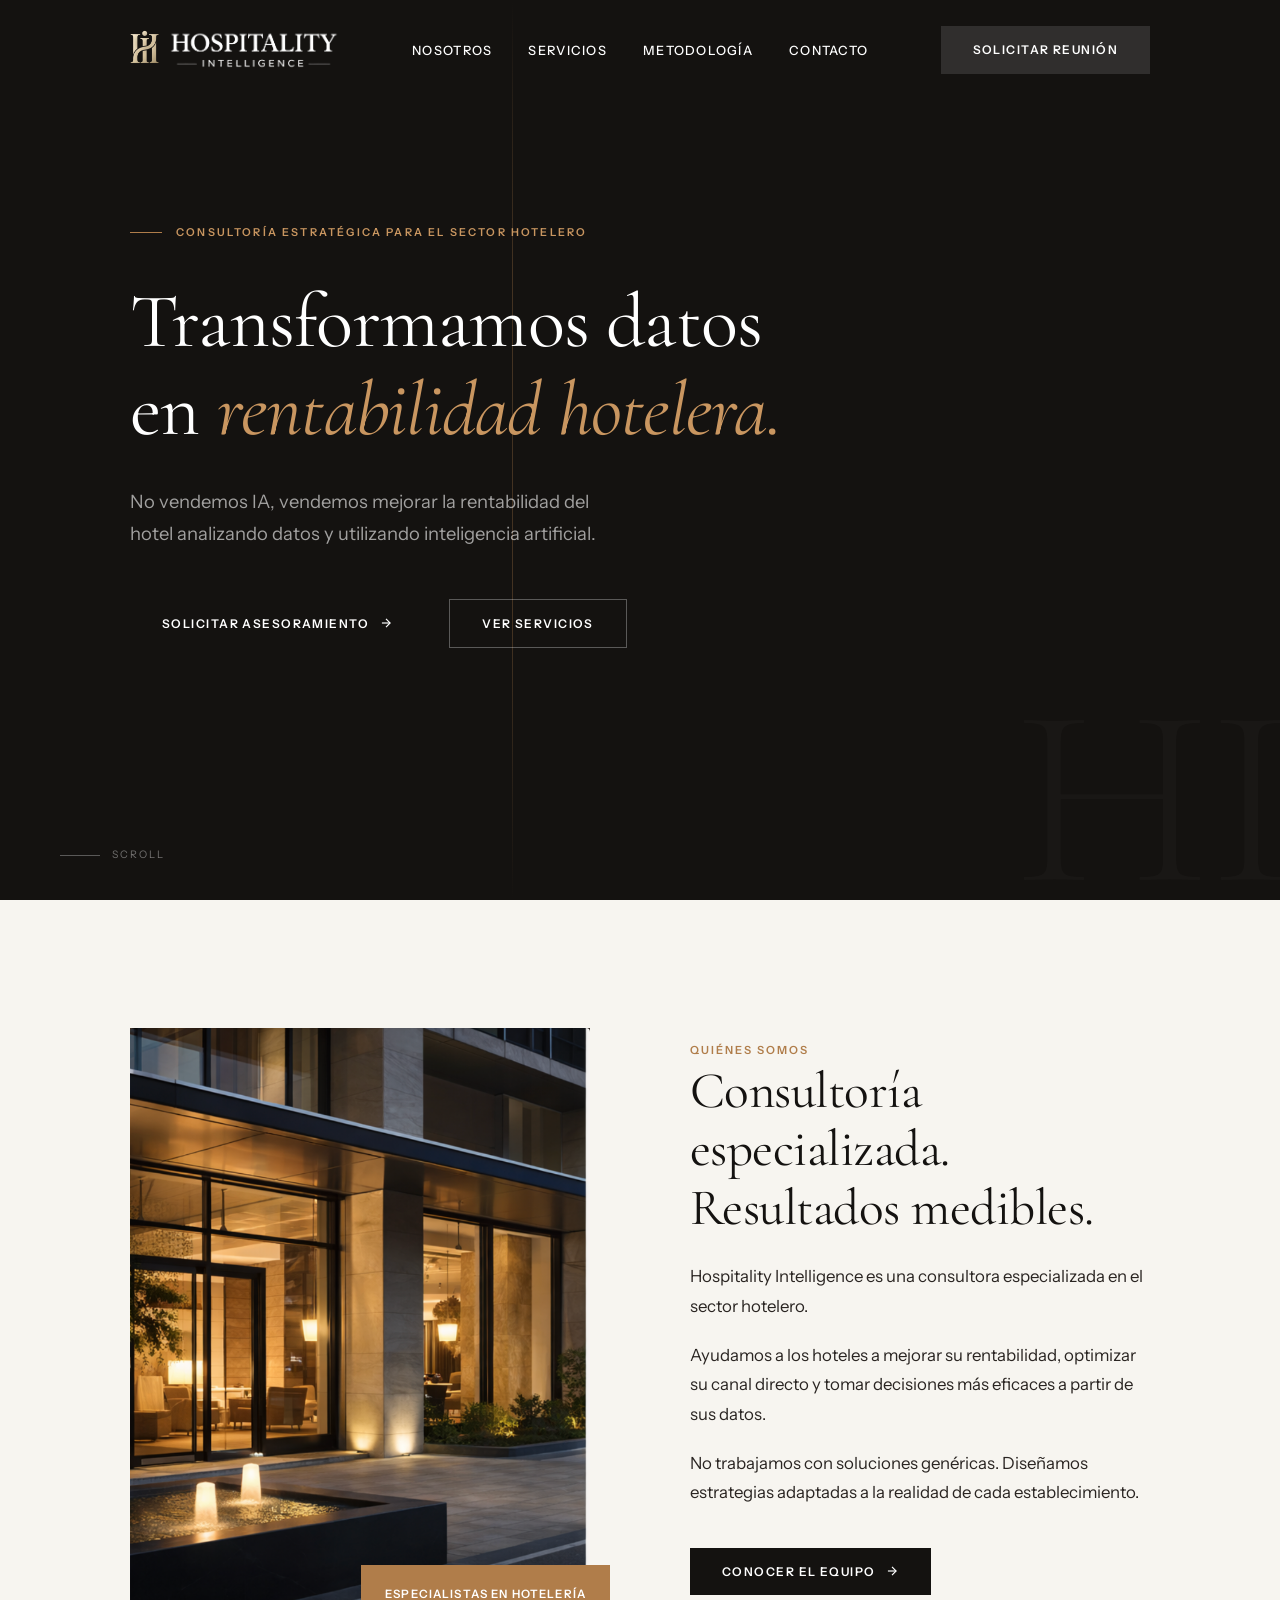
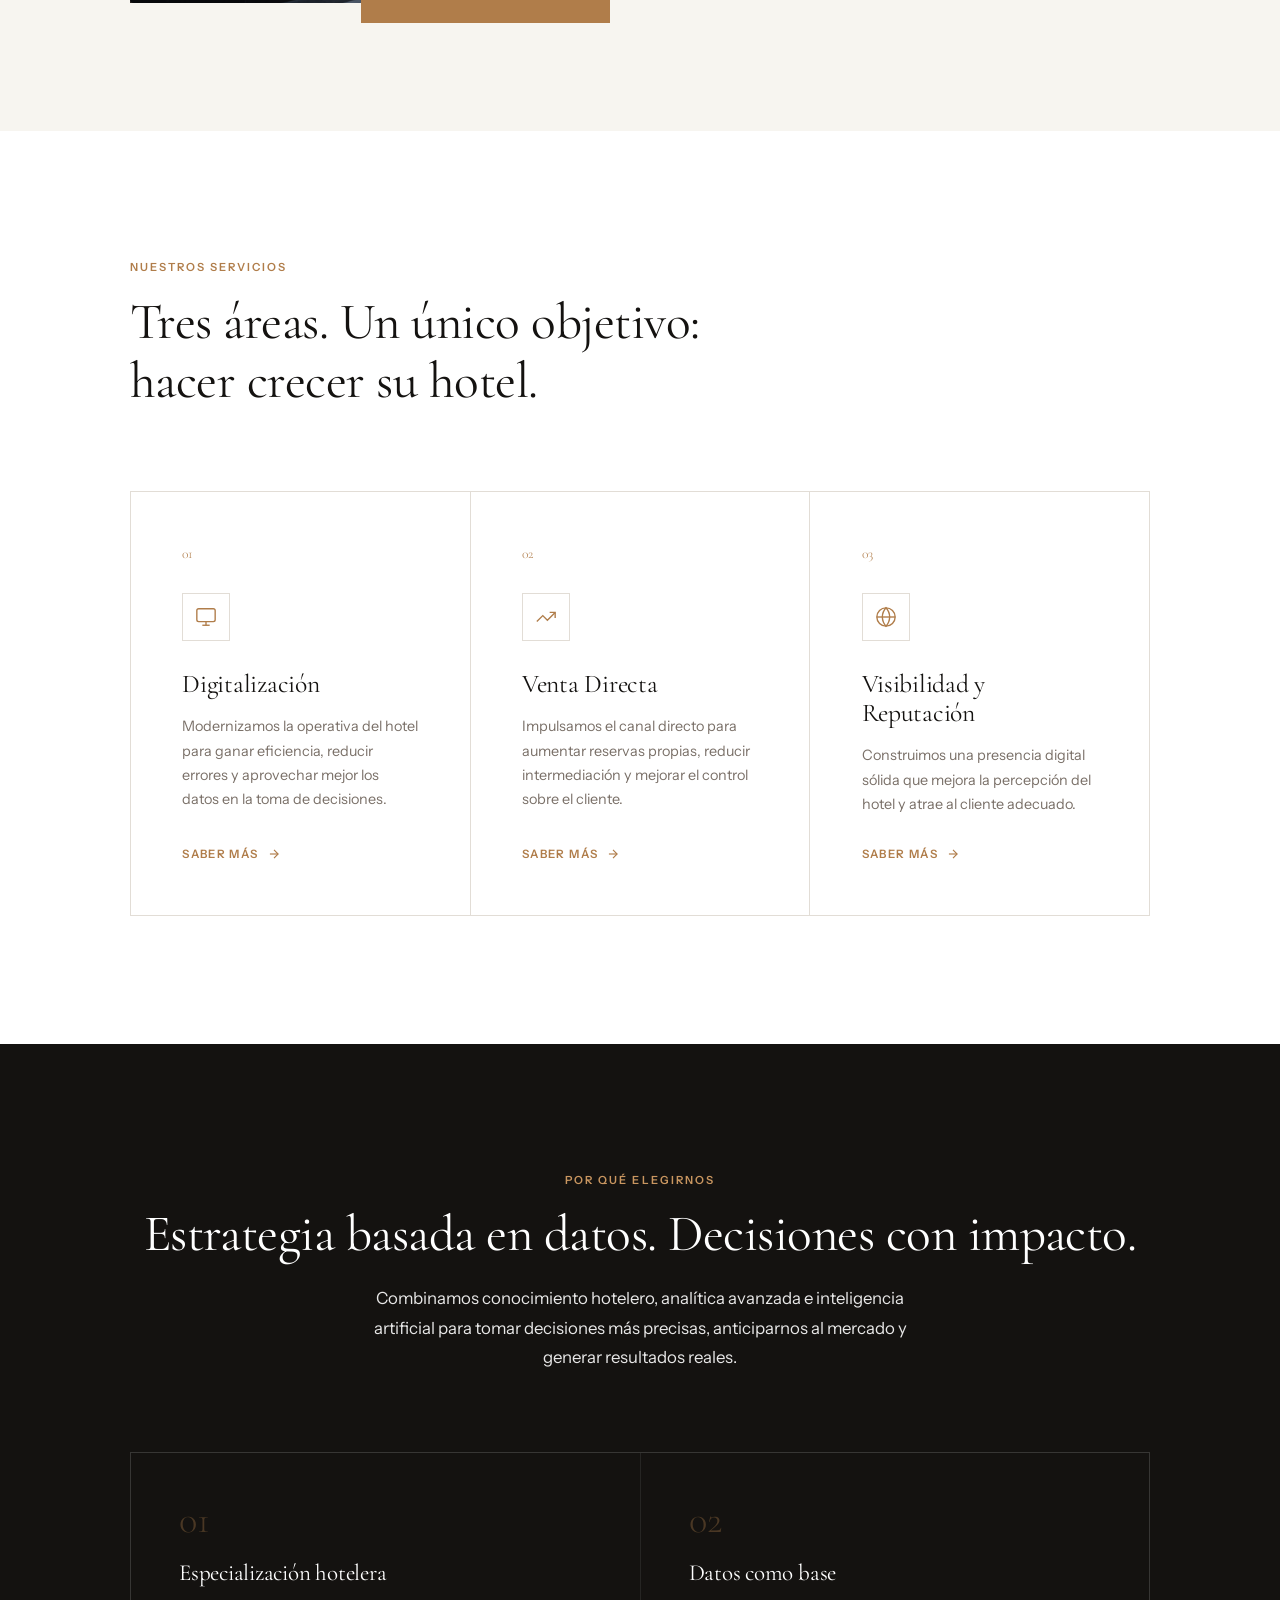
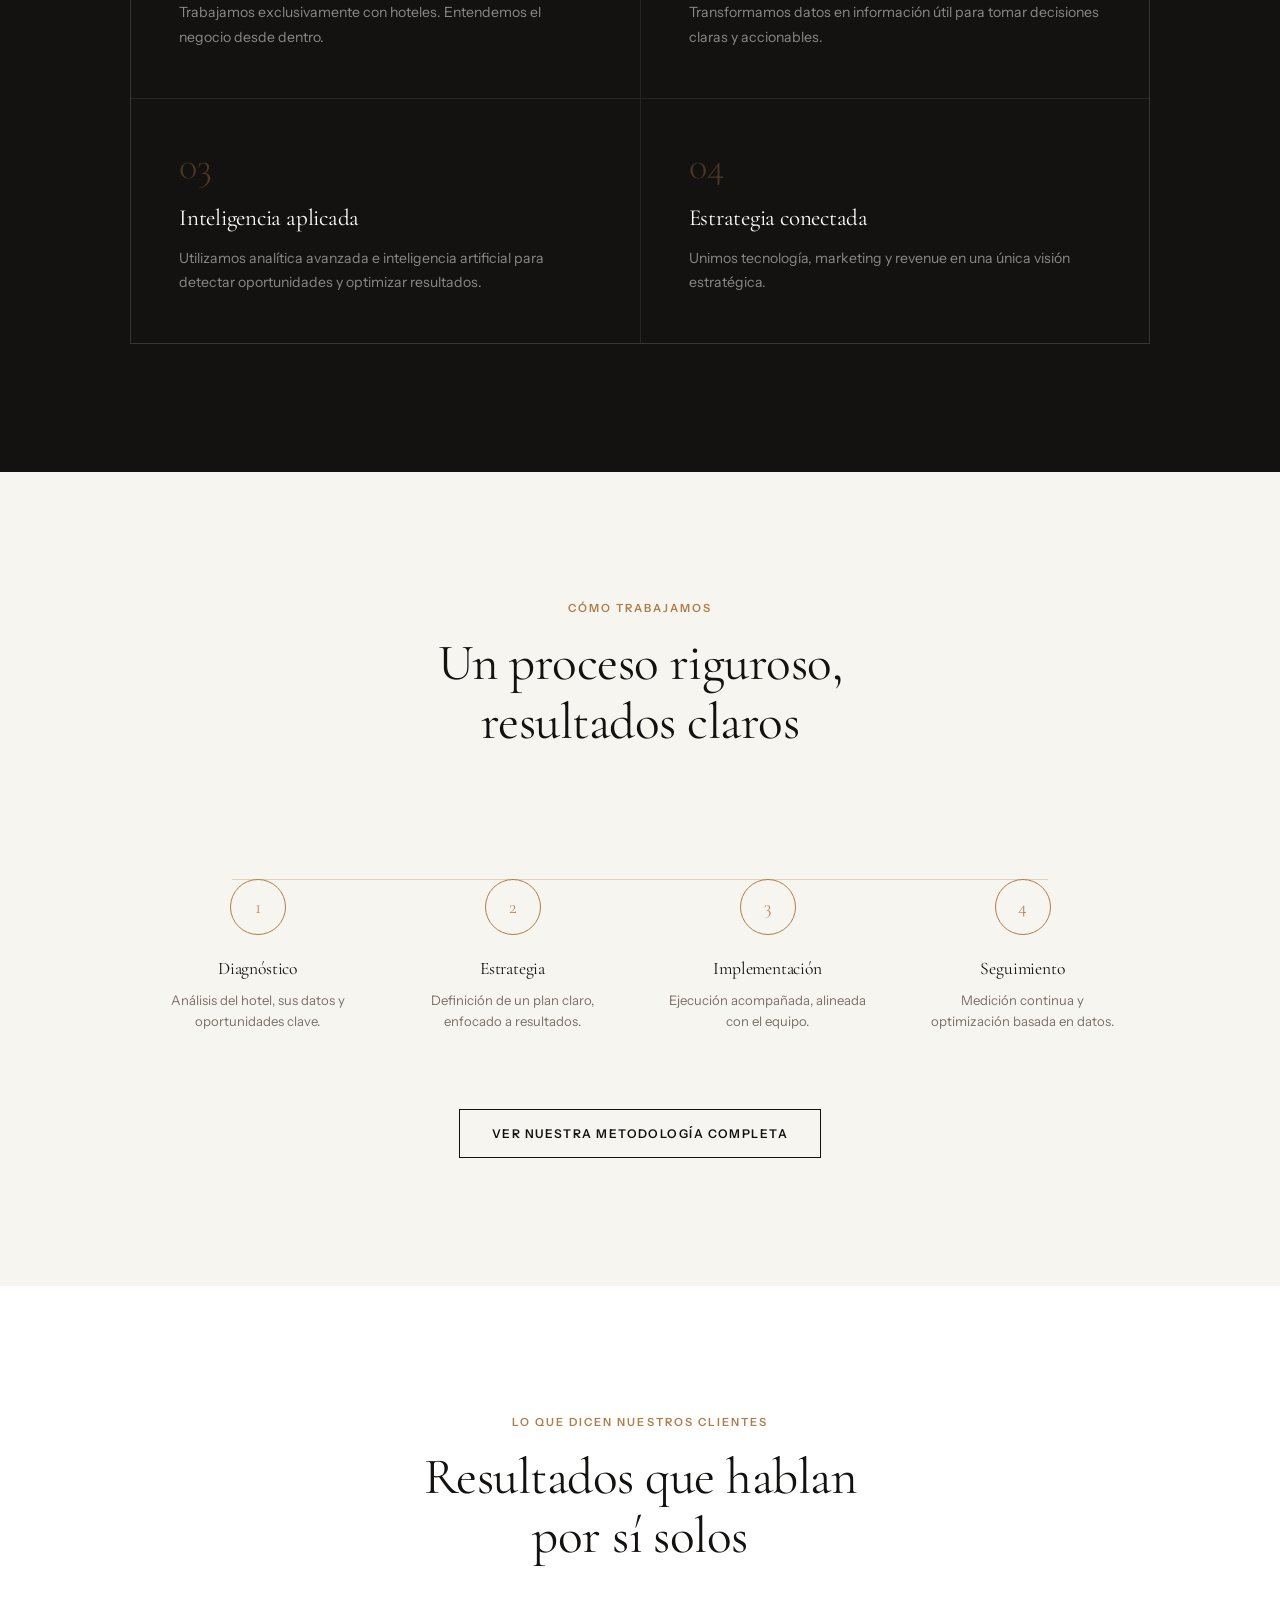
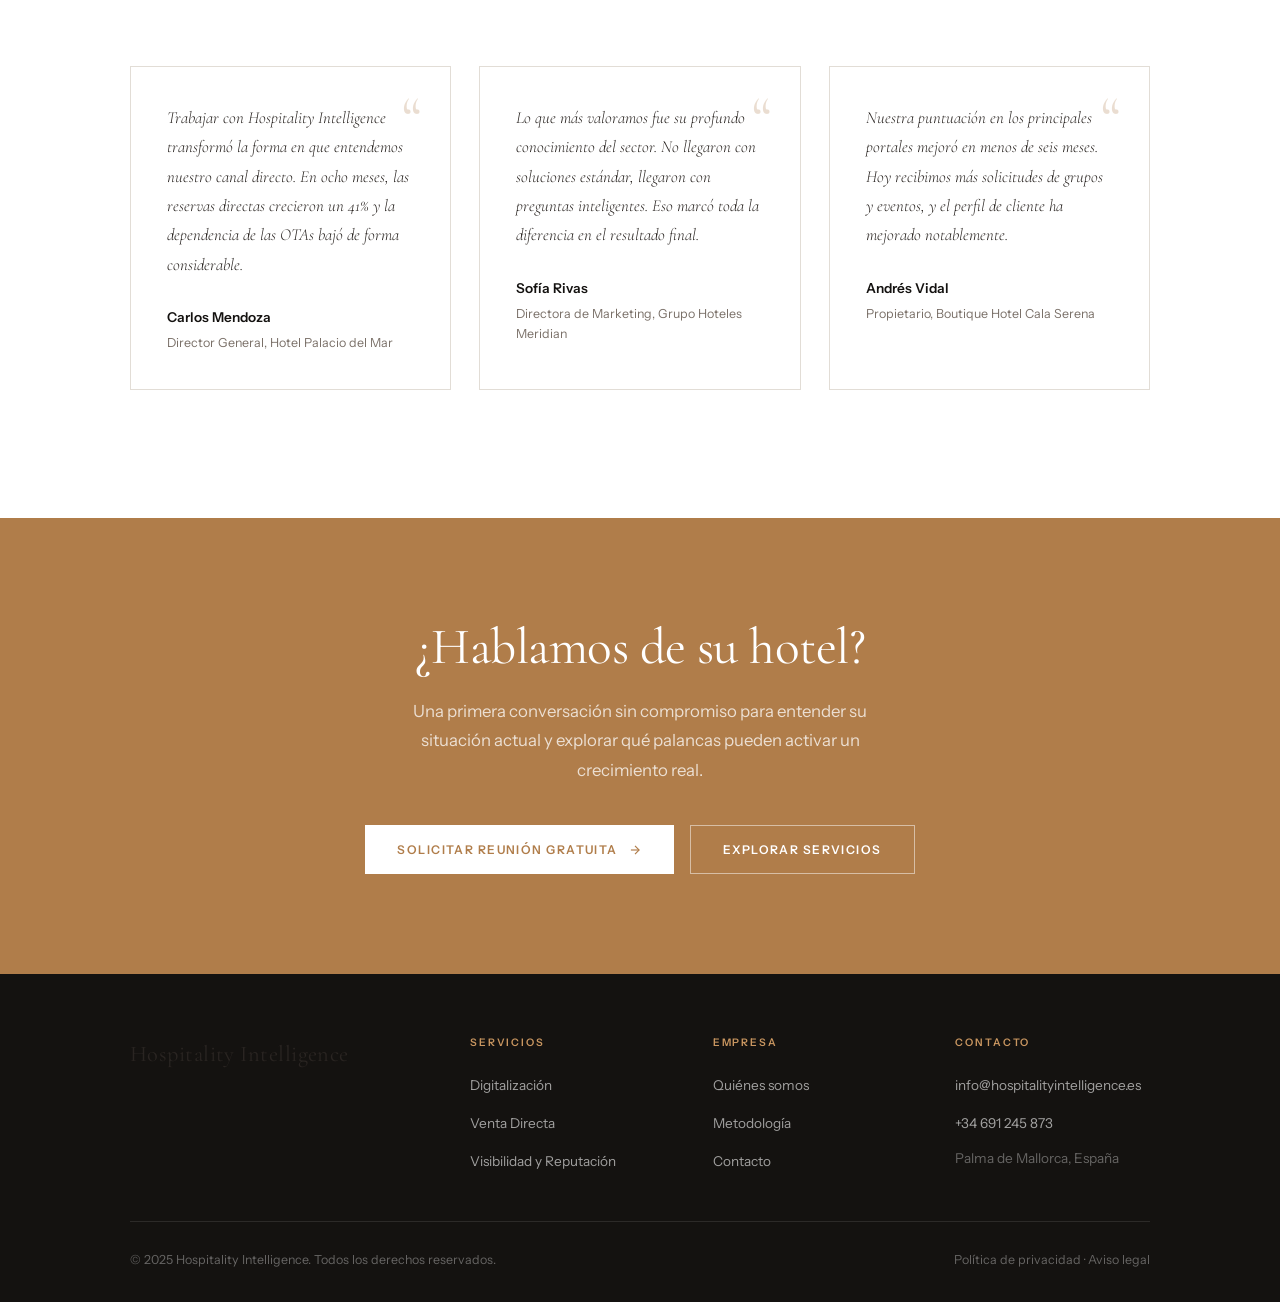
==== index.html @ 4966a3c6 "Practica subida" ====
<!DOCTYPE html>
<html lang="es">
<head>
  <meta charset="UTF-8" />
  <meta name="viewport" content="width=device-width, initial-scale=1.0" />
  <title>Hospitality Intelligence — Consultoría Estratégica para Hoteles</title>
  <meta name="description" content="Consultoría especializada en digitalización, venta directa y reputación online para hoteles y cadenas hoteleras. Transformamos datos en rentabilidad hotelera." />
  <meta name="keywords" content="consultoría hotelera, venta directa hotel, digitalización hotelera, reputación online hotel, estrategia hotelera, revenue management" />
  <link rel="stylesheet" href="styles.css" />
  <style>
    /* ── HOME-SPECIFIC STYLES ── */

    /* Hero */
    .hero {
      min-height: 100vh;
      display: flex;
      align-items: center;
      background: var(--color-dark);
      position: relative;
      overflow: hidden;
      padding-top: var(--nav-height);
    }

    .hero__bg-text {
      position: absolute;
      bottom: -2vw;
      right: -1vw;
      font-family: var(--font-serif);
      font-size: clamp(140px, 20vw, 300px);
      font-weight: 300;
      color: rgba(255,255,255,0.025);
      line-height: 1;
      pointer-events: none;
      user-select: none;
      white-space: nowrap;
    }

    .hero__line {
      position: absolute;
      top: 0;
      bottom: 0;
      left: clamp(280px, 40vw, 560px);
      width: 1px;
      background: linear-gradient(to bottom, transparent, rgba(176,125,74,0.3) 30%, rgba(176,125,74,0.3) 70%, transparent);
      pointer-events: none;
    }

    .hero__content {
      position: relative;
      z-index: 2;
      padding: 0 clamp(20px, 5vw, 60px);
      max-width: var(--container);
      margin: 0 auto;
      width: 100%;
    }

    .hero__eyebrow {
      display: flex;
      align-items: center;
      gap: 14px;
      margin-bottom: 36px;
      opacity: 0;
      animation: fadeUp 0.7s 0.3s var(--ease-out) forwards;
    }

    .hero__eyebrow-line {
      width: 32px;
      height: 1px;
      background: var(--color-bronze);
    }

    .hero__eyebrow-text {
      font-size: 0.68rem;
      font-weight: 600;
      letter-spacing: 0.2em;
      text-transform: uppercase;
      color: var(--color-bronze-light);
    }

    .hero__title {
      color: var(--color-white);
      max-width: 780px;
      margin-bottom: 32px;
      opacity: 0;
      animation: fadeUp 0.8s 0.5s var(--ease-out) forwards;
    }

    .hero__title em {
      font-style: italic;
      color: var(--color-bronze-light);
    }

    .hero__subtitle {
      color: rgba(255,255,255,0.6);
      max-width: 500px;
      font-size: clamp(1rem, 1.5vw, 1.15rem);
      line-height: 1.75;
      margin-bottom: 48px;
      opacity: 0;
      animation: fadeUp 0.8s 0.7s var(--ease-out) forwards;
    }

    .hero__actions {
      display: flex;
      align-items: center;
      gap: 24px;
      flex-wrap: wrap;
      opacity: 0;
      animation: fadeUp 0.7s 0.9s var(--ease-out) forwards;
    }

    .hero__scroll {
      position: absolute;
      bottom: 36px;
      left: clamp(20px, 5vw, 60px);
      display: flex;
      align-items: center;
      gap: 12px;
      opacity: 0;
      animation: fadeIn 0.6s 1.3s forwards;
    }

    .hero__scroll-line {
      width: 40px;
      height: 1px;
      background: rgba(255,255,255,0.3);
    }

    .hero__scroll-text {
      font-size: 0.65rem;
      letter-spacing: 0.2em;
      text-transform: uppercase;
      color: rgba(255,255,255,0.4);
    }

    /* About teaser */
    .about-teaser {
      background: var(--color-bg);
    }

    .about-teaser__grid {
      display: grid;
      grid-template-columns: 1fr 1fr;
      gap: clamp(48px, 8vw, 100px);
      align-items: center;
    }

    .about-teaser__visual {
      position: relative;
    }

    .about-teaser__img-frame {
      background: var(--color-charcoal);
      aspect-ratio: 4/5;
      position: relative;
      overflow: hidden;
    }

    .about-teaser__img-frame::before {
      content: '';
      position: absolute;
      inset: 0;
      background:
        linear-gradient(135deg, rgba(176,125,74,0.2) 0%, transparent 50%),
        repeating-linear-gradient(
          0deg,
          transparent,
          transparent 39px,
          rgba(255,255,255,0.03) 40px
        );
    }

    .about-teaser__img-inner {
      position: absolute;
      inset: 0;
      display: flex;
      align-items: center;
      justify-content: center;
    }

    .about-teaser__img {
      width: 100%;
      height: 100%;
      object-fit: cover;
      border-radius: 4px;
      display: block;
    }

    .about-teaser__badge {
      position: absolute;
      bottom: -20px;
      right: -20px;
      background: var(--color-bronze);
      color: var(--color-white);
      padding: 20px 24px;
      font-size: 0.72rem;
      letter-spacing: 0.1em;
      text-transform: uppercase;
      font-weight: 600;
    }

    .about-teaser__text .label {
      margin-bottom: 20px;
    }

    .about-teaser__text h2 {
      margin-bottom: 24px;
    }

    .about-teaser__text p {
      margin-bottom: 20px;
    }

    .about-teaser__text p:last-of-type {
      margin-bottom: 36px;
    }

    /* Services preview */
    .services-preview {
      background: var(--color-white);
    }

    .services-preview__grid {
      display: grid;
      grid-template-columns: repeat(3, 1fr);
      gap: 1px;
      background: var(--color-border);
      border: 1px solid var(--color-border);
    }

    .service-card {
      background: var(--color-white);
      padding: clamp(32px, 4vw, 52px);
      display: flex;
      flex-direction: column;
      transition: background 0.3s;
      position: relative;
    }

    .service-card:hover {
      background: var(--color-dark);
    }

    .service-card:hover .service-card__num,
    .service-card:hover .service-card__title,
    .service-card:hover .service-card__desc {
      color: rgba(255,255,255,0.9);
    }

    .service-card:hover .service-card__link {
      color: var(--color-bronze-light);
    }

    .service-card:hover .service-card__icon {
      border-color: rgba(176,125,74,0.4);
    }

    .service-card__num {
      font-family: var(--font-serif);
      font-size: 0.85rem;
      color: var(--color-bronze);
      margin-bottom: 28px;
      transition: color 0.3s;
    }

    .service-card__icon {
      width: 48px;
      height: 48px;
      border: 1px solid var(--color-border);
      display: flex;
      align-items: center;
      justify-content: center;
      margin-bottom: 28px;
      transition: border-color 0.3s;
    }

    .service-card__icon svg {
      width: 22px;
      height: 22px;
      stroke: var(--color-bronze);
      fill: none;
      stroke-width: 1.5;
    }

    .service-card__title {
      font-family: var(--font-serif);
      font-size: clamp(1.4rem, 2vw, 1.8rem);
      font-weight: 400;
      color: var(--color-dark);
      margin-bottom: 16px;
      transition: color 0.3s;
    }

    .service-card__desc {
      font-size: 0.9rem;
      color: var(--color-muted);
      line-height: 1.7;
      flex: 1;
      margin-bottom: 28px;
      transition: color 0.3s;
    }

    .service-card__link {
      font-size: 0.72rem;
      font-weight: 600;
      letter-spacing: 0.12em;
      text-transform: uppercase;
      color: var(--color-bronze);
      display: flex;
      align-items: center;
      gap: 8px;
      transition: color 0.3s, gap 0.25s;
    }

    .service-card:hover .service-card__link {
      gap: 12px;
    }

    .service-card__link svg {
      width: 14px;
      height: 14px;
      stroke: currentColor;
      fill: none;
      stroke-width: 2;
    }

    /* Why us */
    .why-us {
      background: var(--color-dark);
      color: var(--color-white);
    }

    .why-us .section-header h2 {
      color: var(--color-white);
    }

    .why-us .section-header p {
      color: rgba(255,255,255,0.55);
    }

    .why-us__grid {
      display: grid;
      grid-template-columns: repeat(2, 1fr);
      gap: 1px;
      background: rgba(255,255,255,0.08);
      border: 1px solid rgba(255,255,255,0.08);
    }

    .why-card {
      background: var(--color-dark);
      padding: clamp(32px, 4vw, 48px);
      transition: background 0.3s;
    }

    .why-card:hover {
      background: var(--color-charcoal);
    }

    .why-card__num {
      font-family: var(--font-serif);
      font-size: 2.4rem;
      font-weight: 300;
      color: rgba(176,125,74,0.35);
      line-height: 1;
      margin-bottom: 20px;
    }

    .why-card__title {
      font-family: var(--font-serif);
      font-size: clamp(1.2rem, 1.8vw, 1.5rem);
      color: var(--color-white);
      margin-bottom: 14px;
    }

    .why-card__text {
      font-size: 0.88rem;
      color: rgba(255,255,255,0.5);
      line-height: 1.75;
    }

    /* Process teaser */
    .process-teaser {
      background: var(--color-bg);
    }

    .process-teaser__steps {
      display: grid;
      grid-template-columns: repeat(4, 1fr);
      gap: 0;
      position: relative;
    }

    .process-teaser__steps::before {
      content: '';
      position: absolute;
      top: 28px;
      left: 10%;
      right: 10%;
      height: 1px;
      background: var(--color-bronze);
      opacity: 0.3;
    }

    .process-step {
      padding: clamp(16px, 2.5vw, 28px);
      text-align: center;
    }

    .process-step__dot {
      width: 56px;
      height: 56px;
      border: 1px solid var(--color-bronze);
      border-radius: 50%;
      display: flex;
      align-items: center;
      justify-content: center;
      margin: 0 auto 24px;
      background: var(--color-bg);
      position: relative;
      z-index: 1;
    }

    .process-step__dot span {
      font-family: var(--font-serif);
      font-size: 1.2rem;
      color: var(--color-bronze);
    }

    .process-step__title {
      font-family: var(--font-serif);
      font-size: 1.1rem;
      color: var(--color-dark);
      margin-bottom: 10px;
    }

    .process-step__text {
      font-size: 0.82rem;
      color: var(--color-muted);
      line-height: 1.65;
    }

    /* Testimonials */
    .testimonials {
      background: var(--color-white);
    }

    .testimonials__grid {
      display: grid;
      grid-template-columns: repeat(3, 1fr);
      gap: 28px;
    }

    .testimonial-card {
      border: 1px solid var(--color-border);
      padding: 36px;
      position: relative;
    }

    .testimonial-card::before {
      content: '\201C';
      position: absolute;
      top: 20px;
      right: 28px;
      font-family: var(--font-serif);
      font-size: 4rem;
      color: var(--color-bronze);
      opacity: 0.25;
      line-height: 1;
    }

    .testimonial-card__text {
      font-size: 0.9rem;
      color: var(--color-charcoal);
      line-height: 1.75;
      margin-bottom: 28px;
      font-style: italic;
      font-family: var(--font-serif);
      font-size: 1.05rem;
    }

    .testimonial-card__author {
      display: flex;
      flex-direction: column;
      gap: 4px;
    }

    .testimonial-card__name {
      font-size: 0.85rem;
      font-weight: 600;
      color: var(--color-dark);
    }

    .testimonial-card__role {
      font-size: 0.78rem;
      color: var(--color-muted);
    }

    /* CTA section */
    .cta-section {
      background: var(--color-bronze);
      padding: clamp(60px, 8vw, 100px) 0;
      text-align: center;
    }

    .cta-section h2 {
      color: var(--color-white);
      margin-bottom: 20px;
    }

    .cta-section p {
      color: rgba(255,255,255,0.75);
      max-width: 520px;
      margin: 0 auto 40px;
    }

    .cta-section .btn--primary {
      background: var(--color-white);
      color: var(--color-bronze);
    }

    .cta-section .btn--primary:hover {
      background: var(--color-dark);
      color: var(--color-white);
    }

    .cta-section .btn--outline {
      border-color: rgba(255,255,255,0.5);
      color: var(--color-white);
    }

    .cta-section .btn--outline:hover {
      background: rgba(255,255,255,0.15);
      border-color: var(--color-white);
    }

    .cta-section__btns {
      display: flex;
      justify-content: center;
      gap: 16px;
      flex-wrap: wrap;
    }

    @keyframes fadeUp {
      from { opacity: 0; transform: translateY(28px); }
      to   { opacity: 1; transform: translateY(0); }
    }

    @keyframes fadeIn {
      from { opacity: 0; }
      to   { opacity: 1; }
    }

    @media (max-width: 960px) {
      .about-teaser__grid { grid-template-columns: 1fr; }
      .about-teaser__visual { display: none; }
      .services-preview__grid { grid-template-columns: 1fr; }
      .why-us__grid { grid-template-columns: 1fr; }
      .process-teaser__steps { grid-template-columns: repeat(2, 1fr); }
      .process-teaser__steps::before { display: none; }
      .testimonials__grid { grid-template-columns: 1fr; }
    }

    @media (max-width: 580px) {
      .services-preview__grid { grid-template-columns: 1fr; }
    }
  </style>
</head>
<body>

  <!-- ═══════════════ NAVIGATION ═══════════════ -->
  <nav class="nav" role="navigation" aria-label="Navegación principal">
    <div class="nav__inner">
      <a href="index.html" class="nav__logo" aria-label="Hospitality Intelligence – Inicio">
        <div class="nav__logo-brand">
          <img src="Logo.png" alt="Logo Hospitality Intelligence" class="nav__logo-img" />
          <img src="logonegro.png" alt="Hospitality Intelligence" class="nav__logo-text-img nav__logo-text-img--dark" />
          <img src="Logoblanco.png" alt="Hospitality Intelligence" class="nav__logo-text-img nav__logo-text-img--light" />
        </div>
      </a>
      <ul class="nav__links" role="list">
        <li><a href="nosotros.html" class="nav__link">Nosotros</a></li>
        <li><a href="servicios.html" class="nav__link">Servicios</a></li>
        <li><a href="metodologia.html" class="nav__link">Metodología</a></li>
        <li><a href="contacto.html" class="nav__link">Contacto</a></li>
      </ul>
      <a href="contacto.html" class="nav__cta btn">Solicitar reunión</a>
      <button class="nav__hamburger" aria-label="Abrir menú" aria-expanded="false">
        <span></span><span></span><span></span>
      </button>
    </div>
  </nav>

  <!-- Mobile menu -->
  <div class="mobile-menu" role="dialog" aria-label="Menú móvil">
    <a href="nosotros.html">Nosotros</a>
    <a href="servicios.html">Servicios</a>
    <a href="metodologia.html">Metodología</a>
    <a href="contacto.html">Contacto</a>
    <a href="contacto.html" class="btn btn--primary" style="margin-top:16px">Solicitar reunión</a>
  </div>

  <!-- ═══════════════ HERO ═══════════════ -->
  <section class="hero" aria-labelledby="hero-heading">
    <div class="hero__bg-text" aria-hidden="true">HI</div>
    <div class="hero__line" aria-hidden="true"></div>

    <div class="hero__content">
      <div class="hero__eyebrow">
        <span class="hero__eyebrow-line"></span>
        <span class="hero__eyebrow-text">Consultoría Estratégica para el Sector Hotelero</span>
      </div>

      <h1 class="hero__title" id="hero-heading">
        Transformamos datos<br>en <em>rentabilidad hotelera.</em>
      </h1>

      <p class="hero__subtitle">
        No vendemos IA, vendemos mejorar la rentabilidad del hotel analizando datos y utilizando inteligencia artificial.
      </p>

      <div class="hero__actions">
        <a href="contacto.html" class="btn btn--primary">
          Solicitar asesoramiento
          <svg viewBox="0 0 24 24" stroke-width="2" stroke="currentColor" fill="none"><line x1="5" y1="12" x2="19" y2="12"/><polyline points="12 5 19 12 12 19"/></svg>
        </a>
        <a href="servicios.html" class="btn btn--outline" style="border-color:rgba(255,255,255,0.3);color:#fff;">
          Ver servicios
        </a>
      </div>
    </div>

    <div class="hero__scroll" aria-hidden="true">
      <span class="hero__scroll-line"></span>
      <span class="hero__scroll-text">Scroll</span>
    </div>
  </section>

  <!-- ═══════════════ ABOUT TEASER ═══════════════ -->
  <section class="about-teaser">
    <div class="container">
      <div class="about-teaser__grid">
        <div class="about-teaser__visual reveal">
          <div class="about-teaser__img-frame">
            <div class="about-teaser__img-inner">
              <img src="hotel.png" alt="Imagen del hotel" class="about-teaser__img" />
            </div>
          </div>
          <div class="about-teaser__badge">Especialistas en hotelería</div>
        </div>

        <div class="about-teaser__text">
          <span class="label reveal">Quiénes somos</span>
          <h2 class="reveal reveal-delay-1">Consultoría especializada.<br>Resultados medibles.</h2>
          <p class="reveal reveal-delay-2">
            Hospitality Intelligence es una consultora especializada en el sector hotelero.
          </p>
          <p class="reveal reveal-delay-3">
            Ayudamos a los hoteles a mejorar su rentabilidad, optimizar su canal directo y tomar decisiones más eficaces a partir de sus datos.
          </p><p class="reveal reveal-delay-3" style="margin-bottom: 40px;">
            No trabajamos con soluciones genéricas. Diseñamos estrategias adaptadas a la realidad de cada establecimiento.
          </p>
          <a href="nosotros.html" class="btn btn--primary reveal reveal-delay-4">
            Conocer el equipo
            <svg viewBox="0 0 24 24" stroke-width="2" stroke="currentColor" fill="none"><line x1="5" y1="12" x2="19" y2="12"/><polyline points="12 5 19 12 12 19"/></svg>
          </a>
        </div>
      </div>
    </div>
  </section>

  <!-- ═══════════════ SERVICES PREVIEW ═══════════════ -->
  <section class="services-preview">
    <div class="container">
      <div class="section-header reveal">
        <span class="label">Nuestros servicios</span>
        <h2>Tres áreas. Un único objetivo:<br>hacer crecer su hotel.</h2>
      </div>

      <div class="services-preview__grid">
        <!-- Digitalización -->
        <div class="service-card reveal">
          <span class="service-card__num">01</span>
          <div class="service-card__icon">
            <svg viewBox="0 0 24 24"><rect x="2" y="3" width="20" height="14" rx="2"/><line x1="8" y1="21" x2="16" y2="21"/><line x1="12" y1="17" x2="12" y2="21"/></svg>
          </div>
          <h3 class="service-card__title">Digitalización</h3>
          <p class="service-card__desc">Modernizamos la operativa del hotel para ganar eficiencia, reducir errores y aprovechar mejor los datos en la toma de decisiones.</p>
          <a href="servicios.html#digitalizacion" class="service-card__link">
            Saber más
            <svg viewBox="0 0 24 24"><line x1="5" y1="12" x2="19" y2="12"/><polyline points="12 5 19 12 12 19"/></svg>
          </a>
        </div>

        <!-- Venta Directa -->
        <div class="service-card reveal reveal-delay-1">
          <span class="service-card__num">02</span>
          <div class="service-card__icon">
            <svg viewBox="0 0 24 24"><polyline points="22 7 13.5 15.5 8.5 10.5 2 17"/><polyline points="16 7 22 7 22 13"/></svg>
          </div>
          <h3 class="service-card__title">Venta Directa</h3>
          <p class="service-card__desc">Impulsamos el canal directo para aumentar reservas propias, reducir intermediación y mejorar el control sobre el cliente.</p>
          <a href="servicios.html#venta-directa" class="service-card__link">
            Saber más
            <svg viewBox="0 0 24 24"><line x1="5" y1="12" x2="19" y2="12"/><polyline points="12 5 19 12 12 19"/></svg>
          </a>
        </div>

        <!-- Reputación Online -->
        <div class="service-card reveal reveal-delay-2">
          <span class="service-card__num">03</span>
          <div class="service-card__icon">
            <svg viewBox="0 0 24 24"><circle cx="12" cy="12" r="10"/><line x1="2" y1="12" x2="22" y2="12"/><path d="M12 2a15.3 15.3 0 0 1 4 10 15.3 15.3 0 0 1-4 10 15.3 15.3 0 0 1-4-10 15.3 15.3 0 0 1 4-10z"/></svg>
          </div>
          <h3 class="service-card__title">Visibilidad y Reputación</h3>
          <p class="service-card__desc">Construimos una presencia digital sólida que mejora la percepción del hotel y atrae al cliente adecuado.</p>
          <a href="servicios.html#reputacion" class="service-card__link">
            Saber más
            <svg viewBox="0 0 24 24"><line x1="5" y1="12" x2="19" y2="12"/><polyline points="12 5 19 12 12 19"/></svg>
          </a>
        </div>
      </div>
    </div>
  </section>

  <!-- ═══════════════ WHY US ═══════════════ -->
  <section class="why-us">
    <div class="container">
      <div class="section-header section-header--center reveal">
        <span class="label" style="color:var(--color-bronze-light)">Por qué elegirnos</span>
        <h2>Estrategia basada en datos. Decisiones con impacto.</h2>
        <p style="color: rgba(255,255,255,0.9)">Combinamos conocimiento hotelero, analítica avanzada e inteligencia artificial para tomar decisiones más precisas, anticiparnos al mercado y generar resultados reales.</p>
      </div>

      <div class="why-us__grid">
        <div class="why-card reveal">
          <div class="why-card__num">01</div>
          <h4 class="why-card__title">Especialización hotelera</h4>
          <p class="why-card__text">Trabajamos exclusivamente con hoteles. Entendemos el negocio desde dentro.</p>
        </div>
        <div class="why-card reveal reveal-delay-1">
          <div class="why-card__num">02</div>
          <h4 class="why-card__title">Datos como base</h4>
          <p class="why-card__text">Transformamos datos en información útil para tomar decisiones claras y accionables.</p>
        </div>
        <div class="why-card reveal reveal-delay-2">
          <div class="why-card__num">03</div>
          <h4 class="why-card__title">Inteligencia aplicada</h4>
          <p class="why-card__text">Utilizamos analítica avanzada e inteligencia artificial para detectar oportunidades y optimizar resultados.</p>
        </div>
        <div class="why-card reveal reveal-delay-3">
          <div class="why-card__num">04</div>
          <h4 class="why-card__title">Estrategia conectada</h4>
          <p class="why-card__text">Unimos tecnología, marketing y revenue en una única visión estratégica.</p>
        </div>
      </div>
    </div>
  </section>

  <!-- ═══════════════ PROCESS TEASER ═══════════════ -->
  <section class="process-teaser">
    <div class="container">
      <div class="section-header section-header--center reveal">
        <span class="label">Cómo trabajamos</span>
        <h2>Un proceso riguroso,<br>resultados claros</h2>
      </div>

      <div class="process-teaser__steps">
        <div class="process-step reveal">
          <div class="process-step__dot"><span>1</span></div>
          <h4 class="process-step__title">Diagnóstico</h4>
          <p class="process-step__text">Análisis del hotel, sus datos y oportunidades clave.</p>
        </div>
        <div class="process-step reveal reveal-delay-1">
          <div class="process-step__dot"><span>2</span></div>
          <h4 class="process-step__title">Estrategia</h4>
          <p class="process-step__text">Definición de un plan claro, enfocado a resultados.</p>
        </div>
        <div class="process-step reveal reveal-delay-2">
          <div class="process-step__dot"><span>3</span></div>
          <h4 class="process-step__title">Implementación</h4>
          <p class="process-step__text">Ejecución acompañada, alineada con el equipo.</p>
        </div>
        <div class="process-step reveal reveal-delay-3">
          <div class="process-step__dot"><span>4</span></div>
          <h4 class="process-step__title">Seguimiento</h4>
          <p class="process-step__text">Medición continua y optimización basada en datos.</p>
        </div>
      </div>

      <div style="text-align:center;margin-top:48px" class="reveal">
        <a href="metodologia.html" class="btn btn--outline">Ver nuestra metodología completa</a>
      </div>
    </div>
  </section>

  <!-- ═══════════════ TESTIMONIALS ═══════════════ -->
  <section class="testimonials">
    <div class="container">
      <div class="section-header section-header--center reveal">
        <span class="label">Lo que dicen nuestros clientes</span>
        <h2>Resultados que hablan<br>por sí solos</h2>
      </div>

      <div class="testimonials__grid">
        <div class="testimonial-card reveal">
          <p class="testimonial-card__text">Trabajar con Hospitality Intelligence transformó la forma en que entendemos nuestro canal directo. En ocho meses, las reservas directas crecieron un 41% y la dependencia de las OTAs bajó de forma considerable.</p>
          <div class="testimonial-card__author">
            <span class="testimonial-card__name">Carlos Mendoza</span>
            <span class="testimonial-card__role">Director General, Hotel Palacio del Mar</span>
          </div>
        </div>
        <div class="testimonial-card reveal reveal-delay-1">
          <p class="testimonial-card__text">Lo que más valoramos fue su profundo conocimiento del sector. No llegaron con soluciones estándar, llegaron con preguntas inteligentes. Eso marcó toda la diferencia en el resultado final.</p>
          <div class="testimonial-card__author">
            <span class="testimonial-card__name">Sofía Rivas</span>
            <span class="testimonial-card__role">Directora de Marketing, Grupo Hoteles Meridian</span>
          </div>
        </div>
        <div class="testimonial-card reveal reveal-delay-2">
          <p class="testimonial-card__text">Nuestra puntuación en los principales portales mejoró en menos de seis meses. Hoy recibimos más solicitudes de grupos y eventos, y el perfil de cliente ha mejorado notablemente.</p>
          <div class="testimonial-card__author">
            <span class="testimonial-card__name">Andrés Vidal</span>
            <span class="testimonial-card__role">Propietario, Boutique Hotel Cala Serena</span>
          </div>
        </div>
      </div>
    </div>
  </section>

  <!-- ═══════════════ CTA FINAL ═══════════════ -->
  <section class="cta-section">
    <div class="container">
      <h2 class="reveal">¿Hablamos de su hotel?</h2>
      <p class="reveal reveal-delay-1">Una primera conversación sin compromiso para entender su situación actual y explorar qué palancas pueden activar un crecimiento real.</p>
      <div class="cta-section__btns reveal reveal-delay-2">
        <a href="contacto.html" class="btn btn--primary">
          Solicitar reunión gratuita
          <svg viewBox="0 0 24 24" width="14" height="14" stroke-width="2" stroke="currentColor" fill="none"><line x1="5" y1="12" x2="19" y2="12"/><polyline points="12 5 19 12 12 19"/></svg>
        </a>
        <a href="servicios.html" class="btn btn--outline">Explorar servicios</a>
      </div>
    </div>
  </section>

  <!-- ═══════════════ FOOTER ═══════════════ -->
  <footer class="footer">
    <div class="container">
      <div class="footer__inner">
        <div>
          <p class="footer__brand-name">Hospitality Intelligence</p>
        </div>
        <div>
          <p class="footer__col-title">Servicios</p>
          <ul class="footer__links">
            <li><a href="servicios.html#digitalizacion">Digitalización</a></li>
            <li><a href="servicios.html#venta-directa">Venta Directa</a></li>
            <li><a href="servicios.html#reputacion">Visibilidad y Reputación</a></li>
          </ul>
        </div>
        <div>
          <p class="footer__col-title">Empresa</p>
          <ul class="footer__links">
            <li><a href="nosotros.html">Quiénes somos</a></li>
            <li><a href="metodologia.html">Metodología</a></li>
            <li><a href="contacto.html">Contacto</a></li>
          </ul>
        </div>
        <div>
          <p class="footer__col-title">Contacto</p>
          <ul class="footer__links">
            <li><a href="mailto:hola@hospitalityintelligence.es">info@hospitalityintelligence.es</a></li>
            <li><a href="tel:+34910000000">+34 691 245 873</a></li>
            <li style="color:rgba(255,255,255,0.35);font-size:0.85rem;">Palma de Mallorca, España</a></li>
          </ul>
        </div>
      </div>
      <div class="footer__bottom">
        <span class="footer__copy">© 2025 Hospitality Intelligence. Todos los derechos reservados.</span>
        <span class="footer__copy">Política de privacidad · Aviso legal</span>
      </div>
    </div>
  </footer>

  <script src="main.js"></script>
</body>
</html>
---- styles.css ----
/* ============================================
   HOSPITALITY INTELLIGENCE — Global Styles
   ============================================ */

@import url('https://fonts.googleapis.com/css2?family=Cormorant+Garamond:ital,wght@0,300;0,400;0,500;0,600;1,300;1,400&family=Instrument+Sans:wght@300;400;500;600&display=swap');

/* === VARIABLES === */
:root {
  --color-bg: #F7F5F0;
  --color-white: #FFFFFF;
  --color-dark: #141210;
  --color-charcoal: #2A2522;
  --color-bronze: #B07D4A;
  --color-bronze-light: #C99660;
  --color-bronze-pale: #F0E8DC;
  --color-muted: #7A7068;
  --color-border: #E2DDD6;
  --color-border-dark: #C8BFB4;

  --font-serif: 'Cormorant Garamond', Georgia, serif;
  --font-sans: 'Instrument Sans', 'Helvetica Neue', sans-serif;

  --nav-height: 100px;
  --section-pad: clamp(80px, 10vw, 140px);
  --container: 1140px;
  --container-narrow: 760px;

  --ease-out: cubic-bezier(0.16, 1, 0.3, 1);
  --ease-in-out: cubic-bezier(0.65, 0, 0.35, 1);
}

/* === RESET & BASE === */
*, *::before, *::after {
  box-sizing: border-box;
  margin: 0;
  padding: 0;
}

html {
  scroll-behavior: smooth;
  font-size: 16px;
  -webkit-font-smoothing: antialiased;
  -moz-osx-font-smoothing: grayscale;
}

body {
  background-color: var(--color-bg);
  color: var(--color-dark);
  font-family: var(--font-sans);
  font-weight: 300;
  line-height: 1.6;
  overflow-x: hidden;
}

img { display: block; max-width: 100%; }
a { color: inherit; text-decoration: none; }
ul { list-style: none; }

/* === TYPOGRAPHY === */
h1, h2, h3, h4 {
  font-family: var(--font-serif);
  font-weight: 400;
  line-height: 1.15;
  letter-spacing: -0.01em;
}

h1 { font-size: clamp(2.8rem, 6vw, 5.2rem); }
h2 { font-size: clamp(2rem, 4vw, 3.4rem); }
h3 { font-size: clamp(1.4rem, 2.5vw, 2rem); }
h4 { font-size: clamp(1.1rem, 1.8vw, 1.4rem); }

p {
  font-size: clamp(0.95rem, 1.4vw, 1.05rem);
  color: var(--color-charcoal);
  line-height: 1.75;
}

.label {
  font-family: var(--font-sans);
  font-size: 0.7rem;
  font-weight: 600;
  letter-spacing: 0.18em;
  text-transform: uppercase;
  color: var(--color-bronze);
}

/* === LAYOUT === */
.container {
  max-width: var(--container);
  margin: 0 auto;
  padding: 0 clamp(20px, 5vw, 60px);
}

.container--narrow {
  max-width: var(--container-narrow);
  margin: 0 auto;
  padding: 0 clamp(20px, 5vw, 40px);
}

section {
  padding: var(--section-pad) 0;
}

/* === NAVIGATION === */
.nav {
  position: fixed;
  top: 0;
  left: 0;
  right: 0;
  height: var(--nav-height);
  z-index: 100;
  transition: background 0.4s var(--ease-out), box-shadow 0.4s var(--ease-out);
}

.nav.scrolled {
  background: rgba(247, 245, 240, 0.96);
  backdrop-filter: blur(12px);
  -webkit-backdrop-filter: blur(12px);
  box-shadow: 0 1px 0 var(--color-border);
}

.nav.nav--inverse .nav__logo-name,
.nav.nav--inverse .nav__link {
  color: var(--color-white);
}

.nav.nav--inverse .nav__link::after {
  background: rgba(255,255,255,0.65);
}

.nav.nav--inverse .nav__cta {
  color: var(--color-white);
  background: rgba(255,255,255,0.12);
  border-color: rgba(255,255,255,0.3);
}

.nav__inner {
  max-width: var(--container);
  margin: 0 auto;
  padding: 0 clamp(20px, 5vw, 60px);
  height: 100%;
  display: flex;
  align-items: center;
  justify-content: space-between;
}

.nav__logo {
  display: flex;
  flex-direction: column;
  gap: 10px;
  text-decoration: none;
}

.nav__logo-brand {
  display: flex;
  flex-direction: row;
  align-items: center;
  gap: 8px;
  padding: 8px 0 6px;
}

.nav__logo-img {
  width: 30px;
  height: auto;
  object-fit: contain;
  display: block;
  transform: translateY(-4px);
}

.nav__logo-text-img {
  width: clamp(132px, 13.5vw, 172px);
  height: auto;
  object-fit: contain;
  display: block;
}

.nav__logo-text-img--light {
  display: none;
}

.nav.nav--inverse .nav__logo-text-img--dark {
  display: none;
}

.nav.nav--inverse .nav__logo-text-img--light {
  display: block;
}

.nav__logo-name {
  font-family: var(--font-serif);
  font-size: 1.25rem;
  font-weight: 500;
  color: var(--color-dark);
  letter-spacing: 0.02em;
  line-height: 1;
}

.nav__logo-tagline {
  font-size: 0.6rem;
  letter-spacing: 0.2em;
  text-transform: uppercase;
  color: var(--color-bronze);
  font-weight: 500;
}

.nav__links {
  display: flex;
  align-items: center;
  gap: 36px;
}

.nav__link {
  font-size: 0.8rem;
  font-weight: 500;
  letter-spacing: 0.1em;
  text-transform: uppercase;
  color: var(--color-charcoal);
  position: relative;
  transition: color 0.2s;
}

.nav__link::after {
  content: '';
  position: absolute;
  bottom: -4px;
  left: 0;
  width: 0;
  height: 1px;
  background: var(--color-bronze);
  transition: width 0.3s var(--ease-out);
}

.nav__link:hover,
.nav__link.active {
  color: var(--color-bronze);
}

.nav__link:hover::after,
.nav__link.active::after {
  width: 100%;
}

.nav__cta {
  font-size: 0.75rem;
  font-weight: 600;
  letter-spacing: 0.12em;
  text-transform: uppercase;
  color: var(--color-white);
  background: var(--color-dark);
  padding: 10px 22px;
  border: 1px solid var(--color-dark);
  transition: background 0.25s, color 0.25s;
}

.nav__cta:hover {
  background: var(--color-bronze);
  border-color: var(--color-bronze);
  color: var(--color-white);
}

.nav__hamburger {
  display: none;
  flex-direction: column;
  gap: 5px;
  cursor: pointer;
  background: none;
  border: none;
  padding: 4px;
}

.nav__hamburger span {
  display: block;
  width: 24px;
  height: 1.5px;
  background: var(--color-dark);
  transition: transform 0.3s, opacity 0.3s;
}

/* === BUTTONS === */
.btn {
  display: inline-flex;
  align-items: center;
  gap: 10px;
  font-family: var(--font-sans);
  font-size: 0.75rem;
  font-weight: 600;
  letter-spacing: 0.12em;
  text-transform: uppercase;
  padding: 14px 32px;
  cursor: pointer;
  transition: all 0.25s var(--ease-out);
  border: none;
  text-decoration: none;
}

.btn--primary {
  background: var(--color-dark);
  color: var(--color-white);
}

.btn--primary:hover {
  background: var(--color-bronze);
  color: var(--color-white);
}

.btn--outline {
  background: transparent;
  color: var(--color-dark);
  border: 1px solid var(--color-dark);
}

.btn--outline:hover {
  background: var(--color-dark);
  color: var(--color-white);
}

.btn--ghost {
  background: transparent;
  color: var(--color-bronze);
  padding-left: 0;
  padding-right: 0;
  border-bottom: 1px solid var(--color-bronze);
  padding-bottom: 2px;
}

.btn--ghost:hover {
  color: var(--color-dark);
  border-color: var(--color-dark);
}

.btn--light {
  background: var(--color-white);
  color: var(--color-dark);
}

.btn--light:hover {
  background: var(--color-bronze-pale);
  color: var(--color-bronze);
}

.btn svg {
  width: 14px;
  height: 14px;
  transition: transform 0.25s;
}

.btn:hover svg {
  transform: translateX(3px);
}

/* === DIVIDERS & DECORATORS === */
.line-accent {
  display: block;
  width: 40px;
  height: 1px;
  background: var(--color-bronze);
  margin-bottom: 24px;
}

.section-header {
  margin-bottom: clamp(48px, 7vw, 80px);
}

.section-header--center {
  text-align: center;
  display: flex;
  flex-direction: column;
  align-items: center;
}

.section-header .label {
  display: block;
  margin-bottom: 16px;
}

.section-header h2 {
  margin-bottom: 20px;
  color: var(--color-dark);
}

.section-header p {
  max-width: 540px;
  color: var(--color-muted);
}

/* === CARD BASE === */
.card {
  background: var(--color-white);
  border: 1px solid var(--color-border);
  padding: 40px;
  transition: border-color 0.3s, box-shadow 0.3s;
}

.card:hover {
  border-color: var(--color-bronze);
  box-shadow: 0 8px 40px rgba(176, 125, 74, 0.08);
}

/* === FOOTER === */
.footer {
  background: var(--color-dark);
  color: var(--color-white);
  padding: 60px 0 32px;
}

.footer__inner {
  display: grid;
  grid-template-columns: 1.5fr 1fr 1fr 1fr;
  gap: 48px;
  margin-bottom: 48px;
}

.footer__brand-name {
  font-family: var(--font-serif);
  font-size: 1.4rem;
  font-weight: 400;
  margin-bottom: 8px;
  letter-spacing: 0.02em;
}

.footer__brand-tag {
  font-size: 0.65rem;
  letter-spacing: 0.18em;
  text-transform: uppercase;
  color: var(--color-bronze-light);
  margin-bottom: 20px;
  display: block;
}

.footer__desc {
  font-size: 0.85rem;
  color: rgba(255,255,255,0.55);
  line-height: 1.7;
  max-width: 260px;
}

.footer__col-title {
  font-size: 0.65rem;
  font-weight: 600;
  letter-spacing: 0.18em;
  text-transform: uppercase;
  color: var(--color-bronze-light);
  margin-bottom: 20px;
}

.footer__links {
  display: flex;
  flex-direction: column;
  gap: 12px;
}

.footer__links a {
  font-size: 0.85rem;
  color: rgba(255,255,255,0.6);
  transition: color 0.2s;
}

.footer__links a:hover {
  color: var(--color-white);
}

.footer__bottom {
  border-top: 1px solid rgba(255,255,255,0.1);
  padding-top: 28px;
  display: flex;
  justify-content: space-between;
  align-items: center;
}

.footer__copy {
  font-size: 0.78rem;
  color: rgba(255,255,255,0.35);
}

/* === PAGE HERO === */
.page-hero {
  padding-top: calc(var(--nav-height) + 80px);
  padding-bottom: 80px;
  background: var(--color-dark);
  position: relative;
  overflow: hidden;
}

.page-hero::before {
  content: '';
  position: absolute;
  top: 0;
  right: 0;
  width: 50%;
  height: 100%;
  background: linear-gradient(135deg, transparent 0%, rgba(176, 125, 74, 0.08) 100%);
  pointer-events: none;
}

.page-hero .label {
  color: var(--color-bronze-light);
  margin-bottom: 20px;
  display: block;
}

.page-hero h1 {
  color: var(--color-white);
  margin-bottom: 24px;
  max-width: 640px;
}

.page-hero p {
  color: rgba(255,255,255,0.65);
  max-width: 540px;
  font-size: 1.05rem;
}

/* === ANIMATIONS === */
.reveal {
  opacity: 0;
  transform: translateY(28px);
  transition: opacity 0.7s var(--ease-out), transform 0.7s var(--ease-out);
}

.reveal.visible {
  opacity: 1;
  transform: translateY(0);
}

.reveal-delay-1 { transition-delay: 0.1s; }
.reveal-delay-2 { transition-delay: 0.2s; }
.reveal-delay-3 { transition-delay: 0.3s; }
.reveal-delay-4 { transition-delay: 0.4s; }
.reveal-delay-5 { transition-delay: 0.5s; }

/* === MOBILE NAV === */
.mobile-menu {
  display: none;
  position: fixed;
  inset: 0;
  background: var(--color-bg);
  z-index: 99;
  flex-direction: column;
  justify-content: center;
  align-items: center;
  gap: 32px;
  opacity: 0;
  pointer-events: none;
  transition: opacity 0.3s;
}

.mobile-menu.open {
  display: flex;
  opacity: 1;
  pointer-events: all;
}

.mobile-menu a {
  font-family: var(--font-serif);
  font-size: 2.2rem;
  color: var(--color-dark);
  transition: color 0.2s;
}

.mobile-menu a:hover {
  color: var(--color-bronze);
}

/* === RESPONSIVE === */
@media (max-width: 900px) {
  .nav__links,
  .nav__cta {
    display: none;
  }

  .nav__hamburger {
    display: flex;
  }

  .footer__inner {
    grid-template-columns: 1fr 1fr;
    gap: 32px;
  }
}

@media (max-width: 600px) {
  .footer__inner {
    grid-template-columns: 1fr;
  }

  .footer__bottom {
    flex-direction: column;
    gap: 12px;
    text-align: center;
  }
}
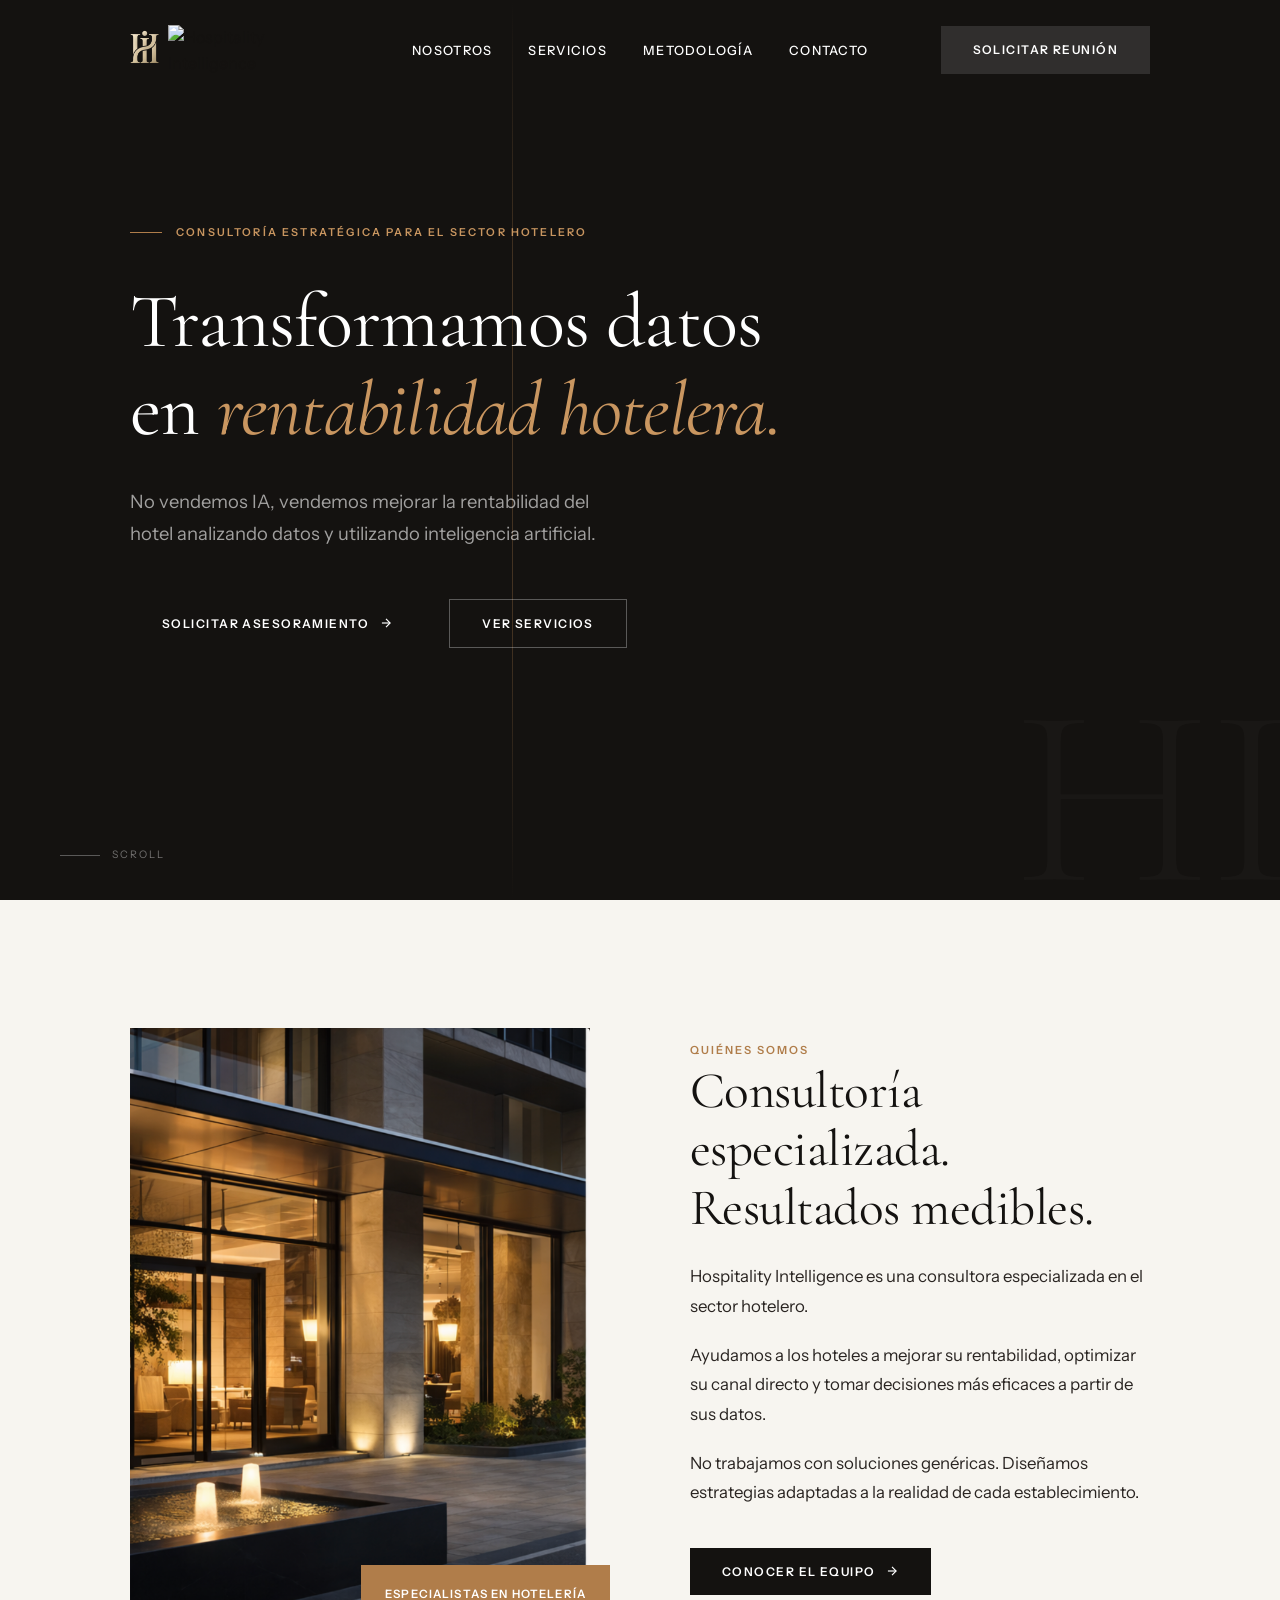
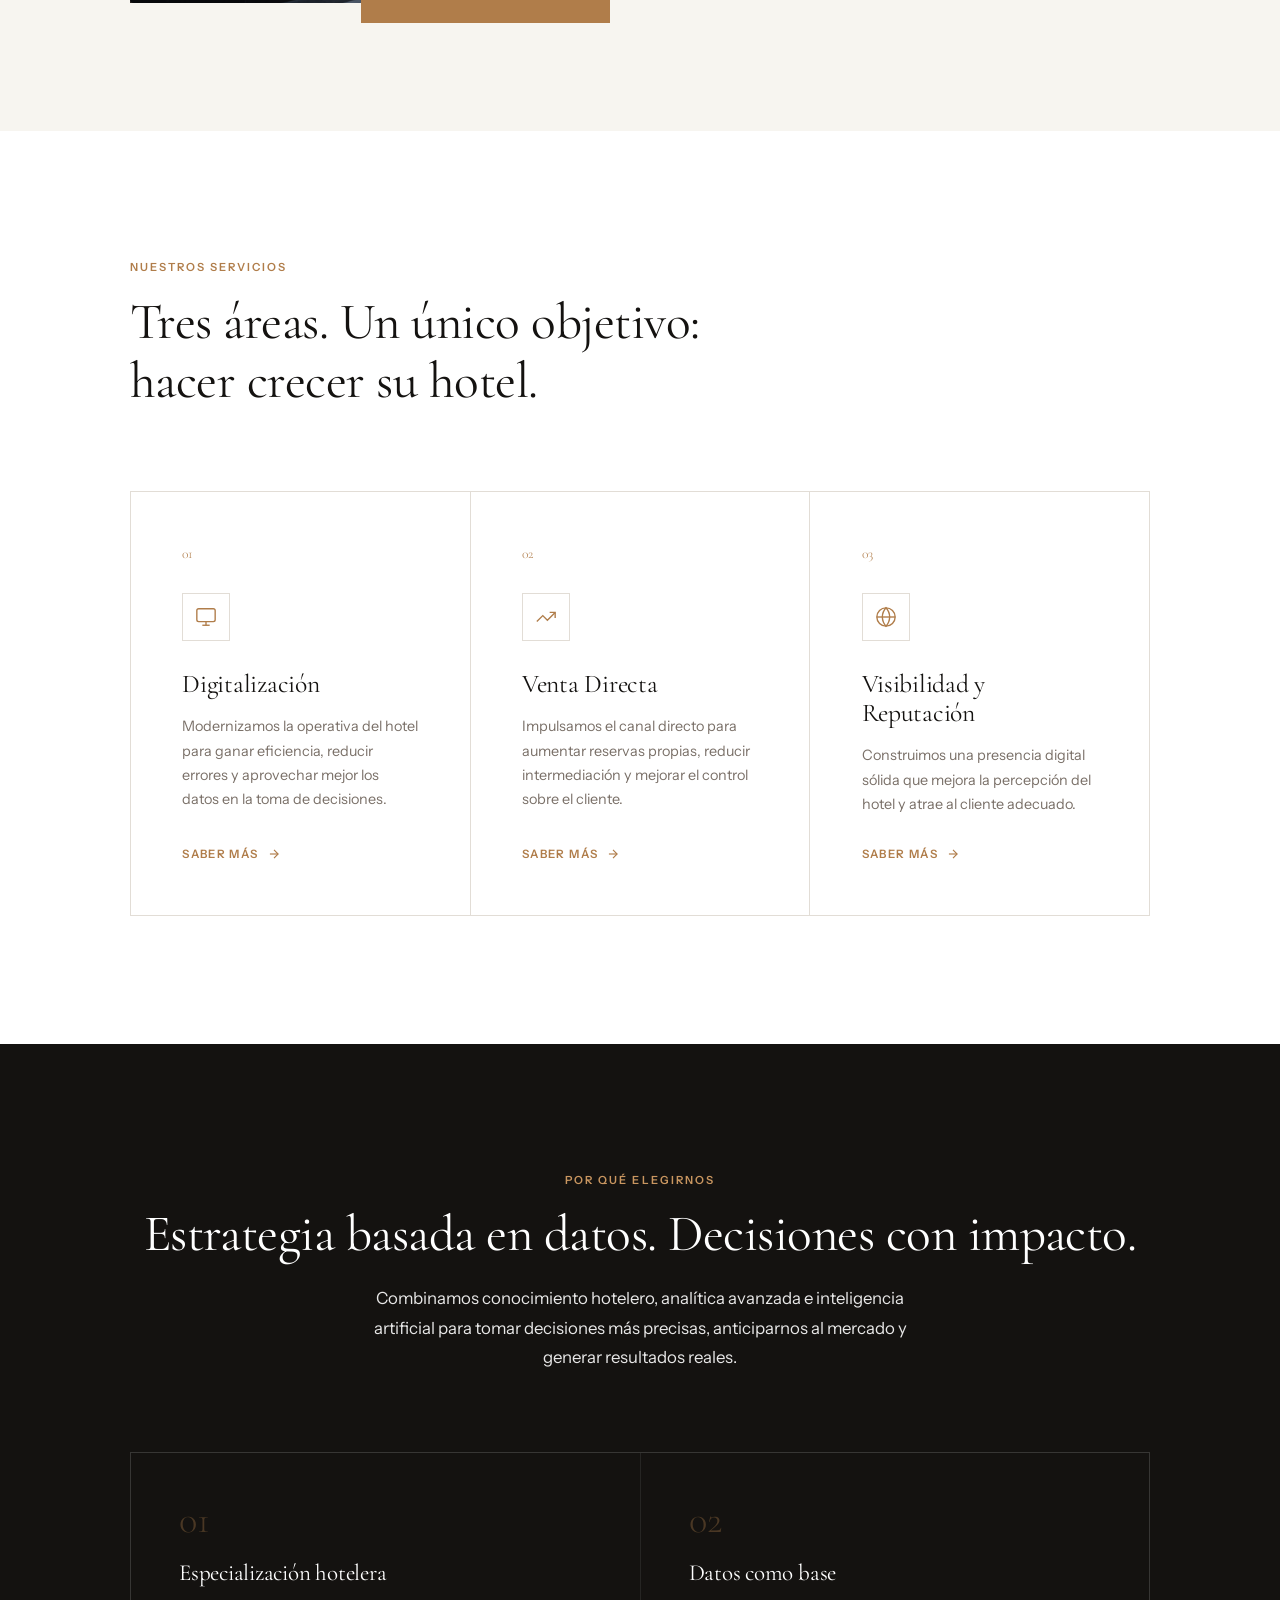
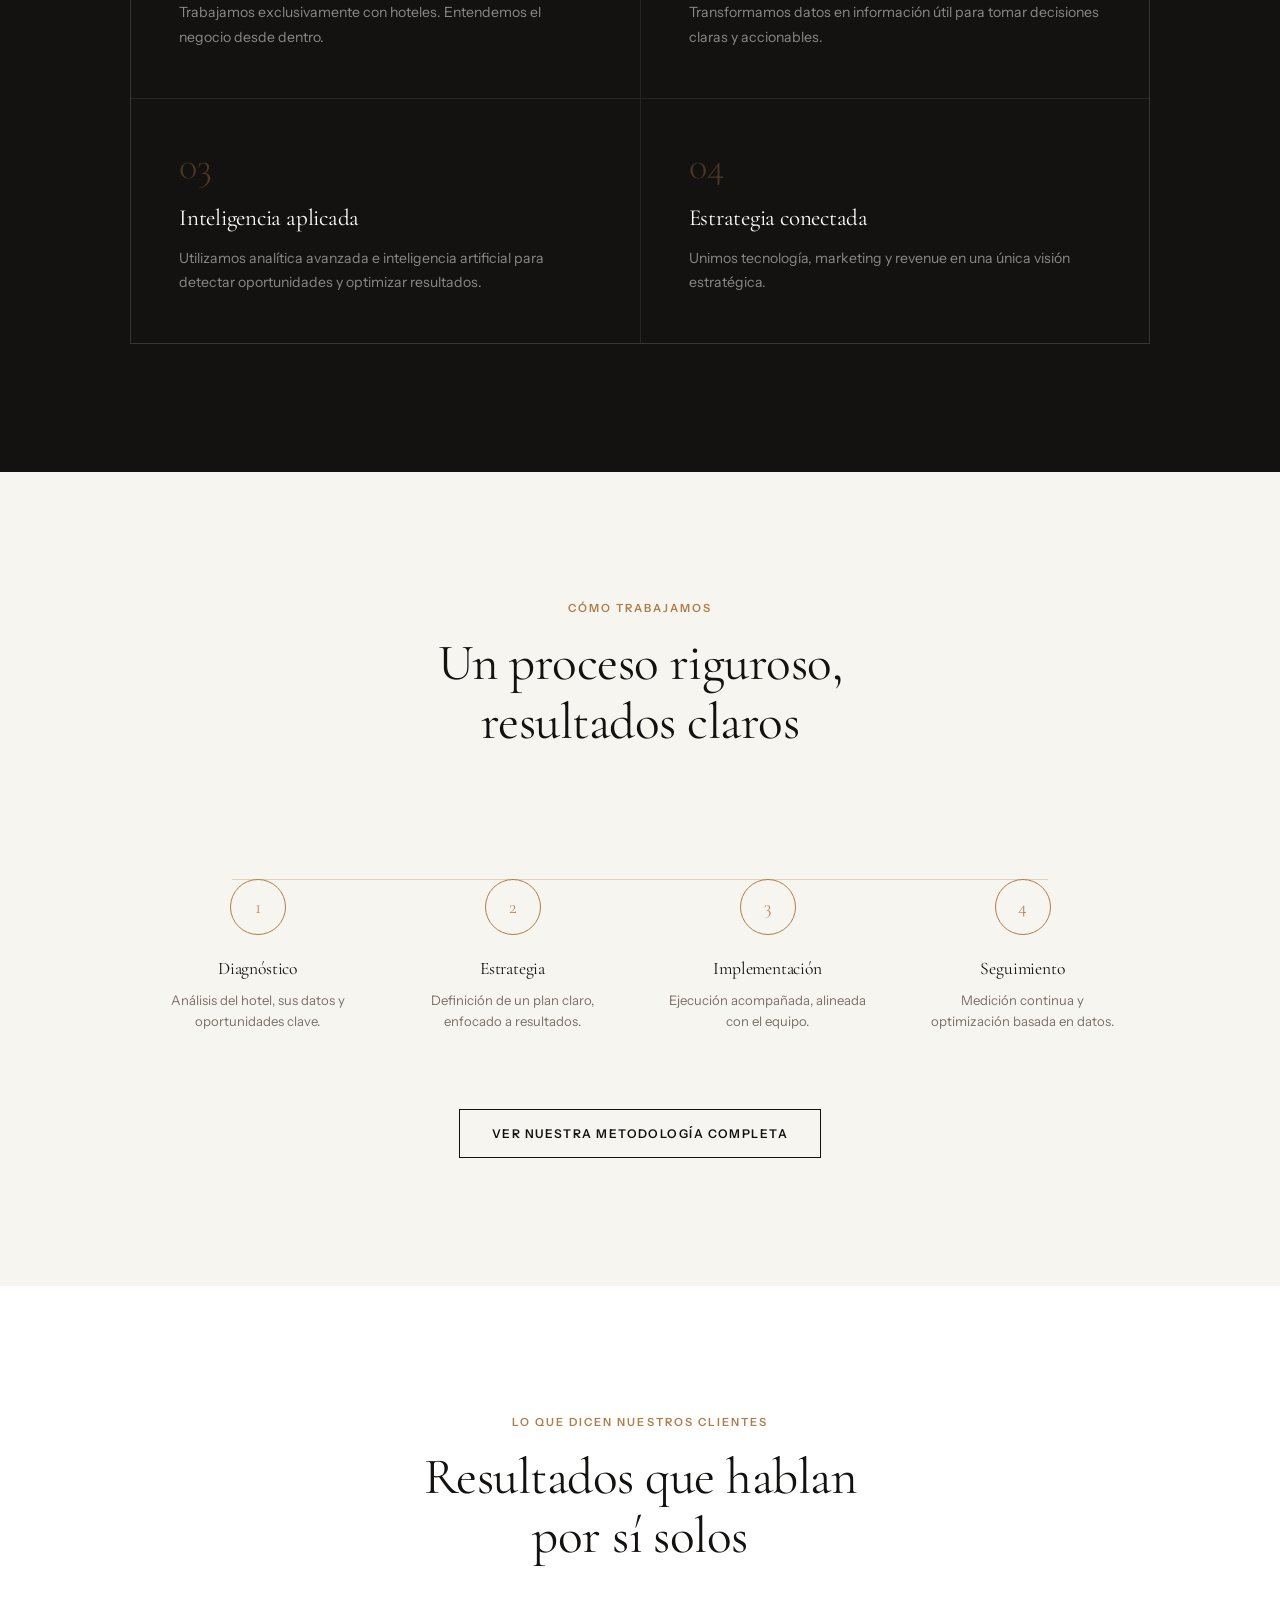
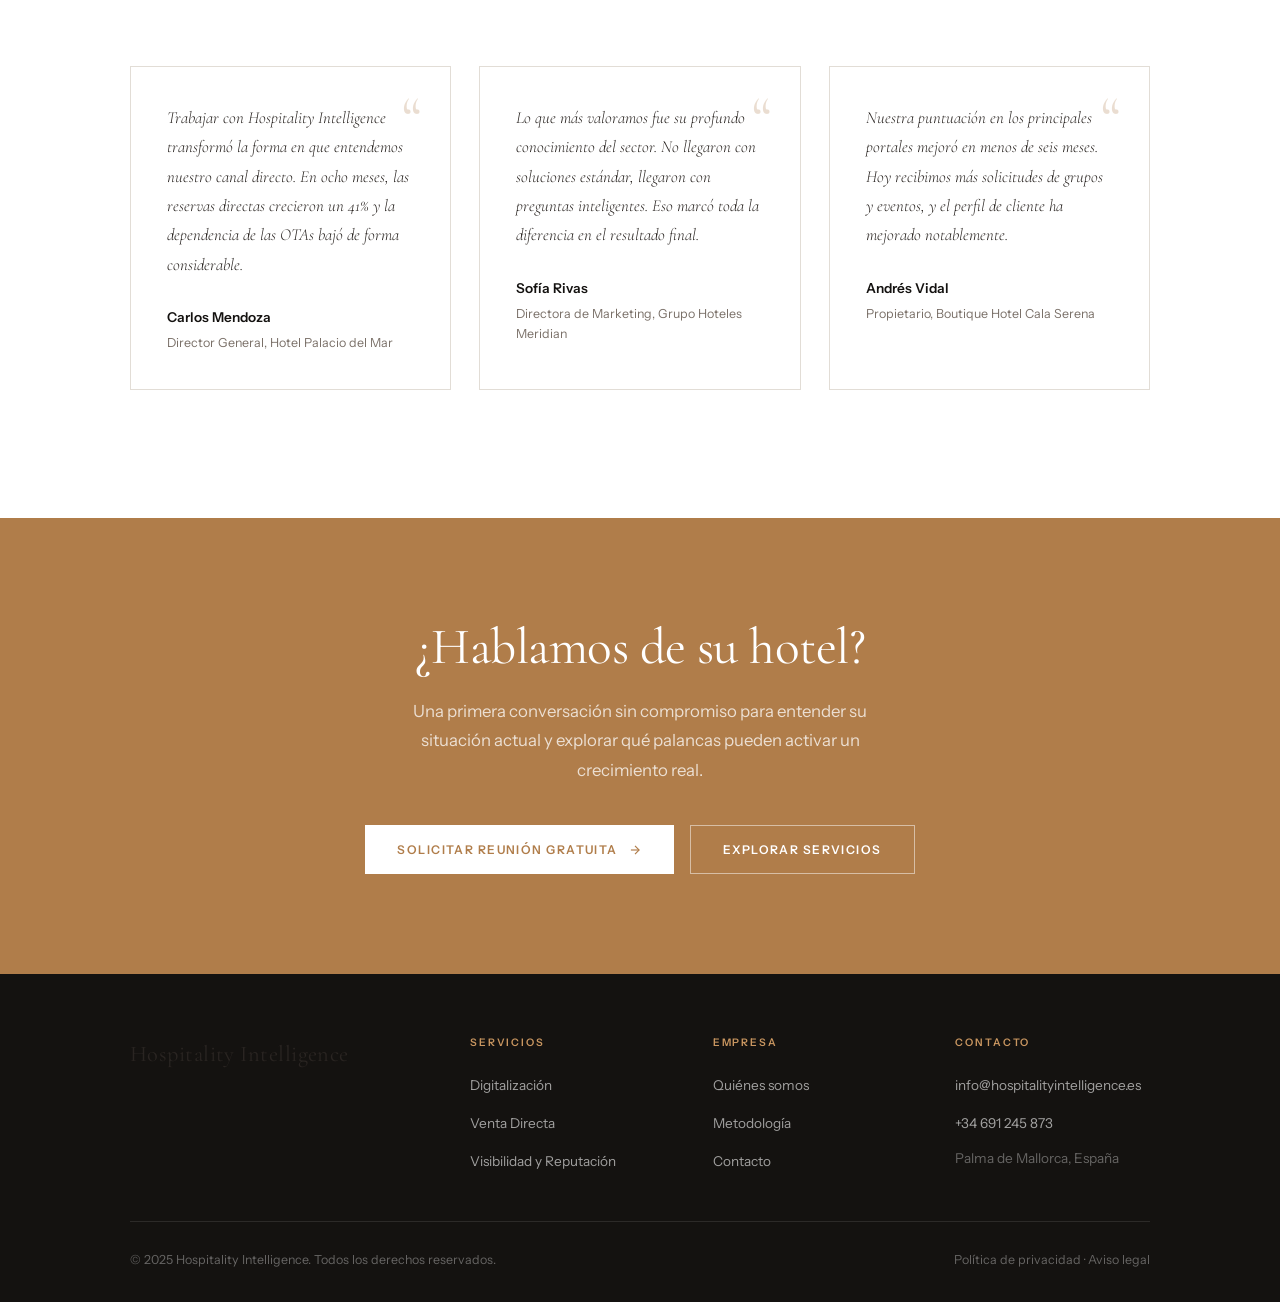
==== commit e8bfce90: "Imagen actualizada" ====
--- a/index.html
+++ b/index.html
@@ -574,7 +574,7 @@
         <div class="nav__logo-brand">
           <img src="Logo.png" alt="Logo Hospitality Intelligence" class="nav__logo-img" />
           <img src="logonegro.png" alt="Hospitality Intelligence" class="nav__logo-text-img nav__logo-text-img--dark" />
-          <img src="Logoblanco.png" alt="Hospitality Intelligence" class="nav__logo-text-img nav__logo-text-img--light" />
+          <img src="logoblanco.png" alt="Hospitality Intelligence" class="nav__logo-text-img nav__logo-text-img--light" />
         </div>
       </a>
       <ul class="nav__links" role="list">
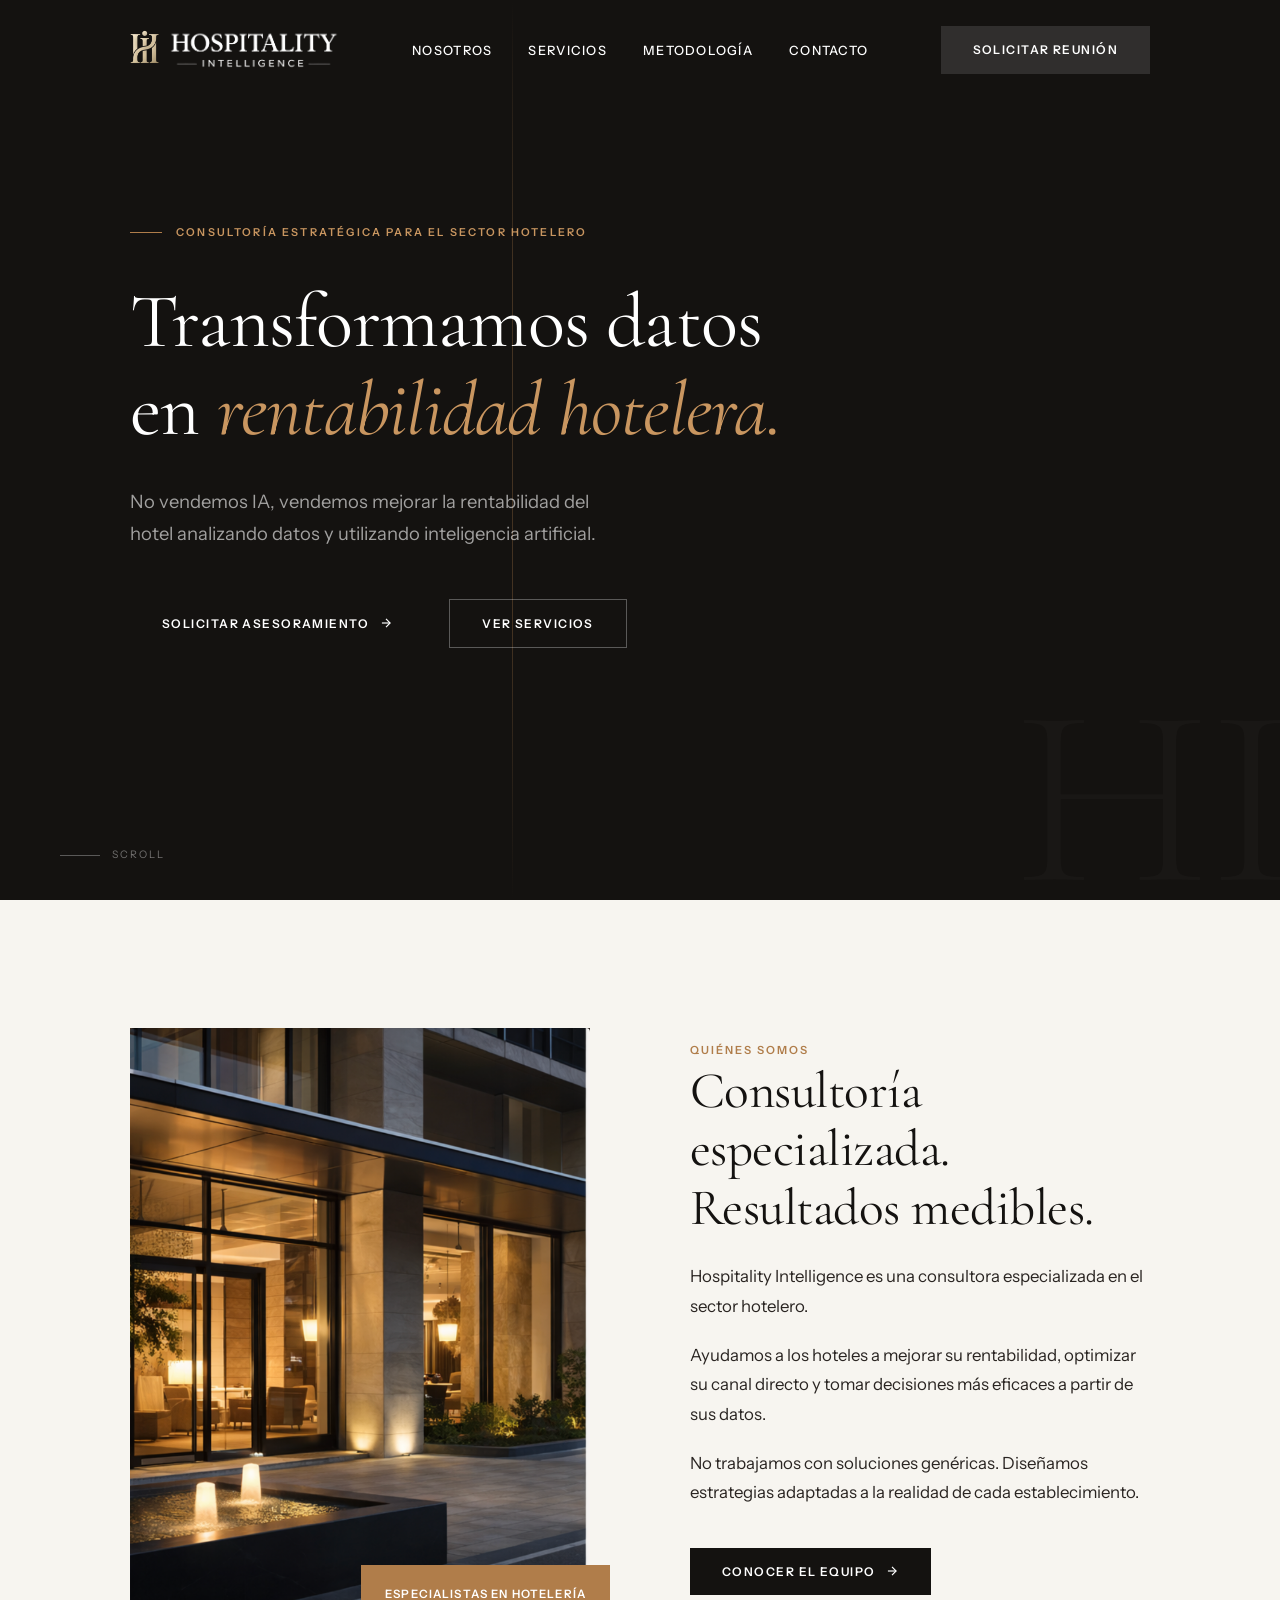
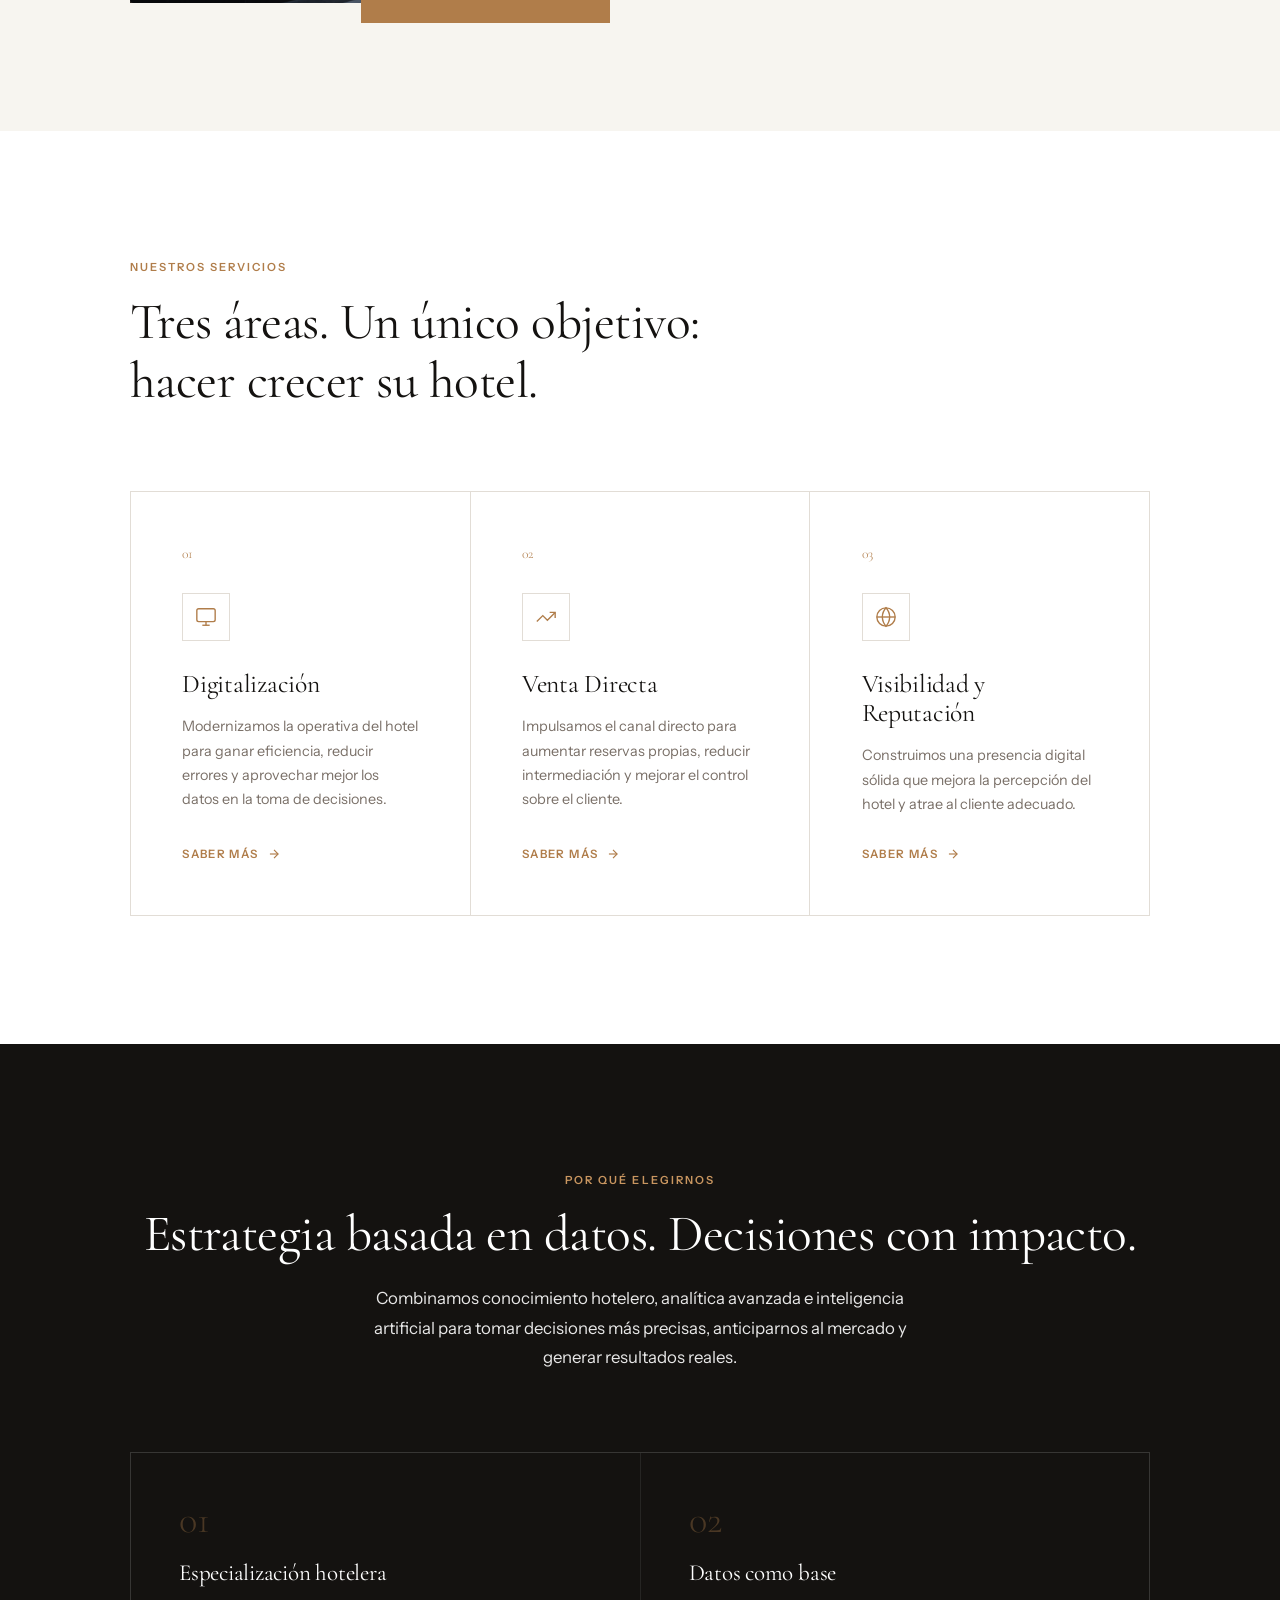
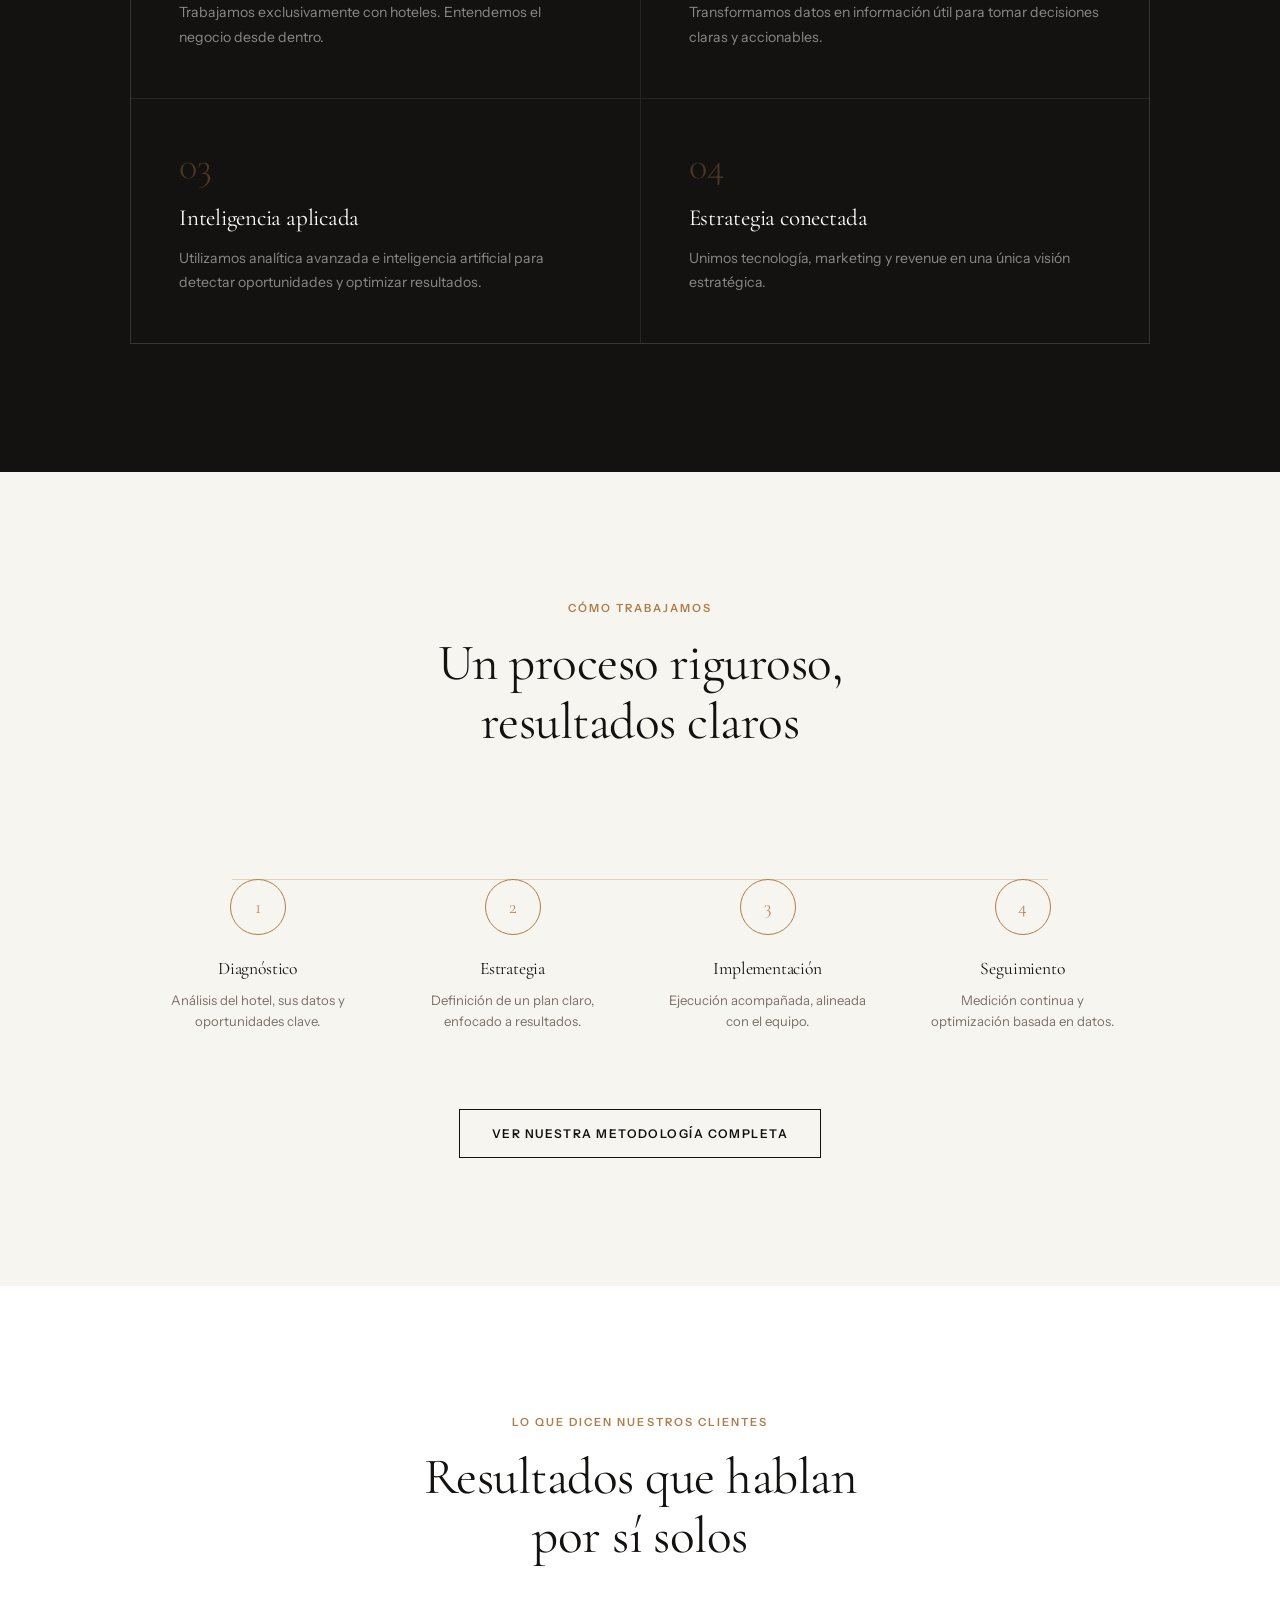
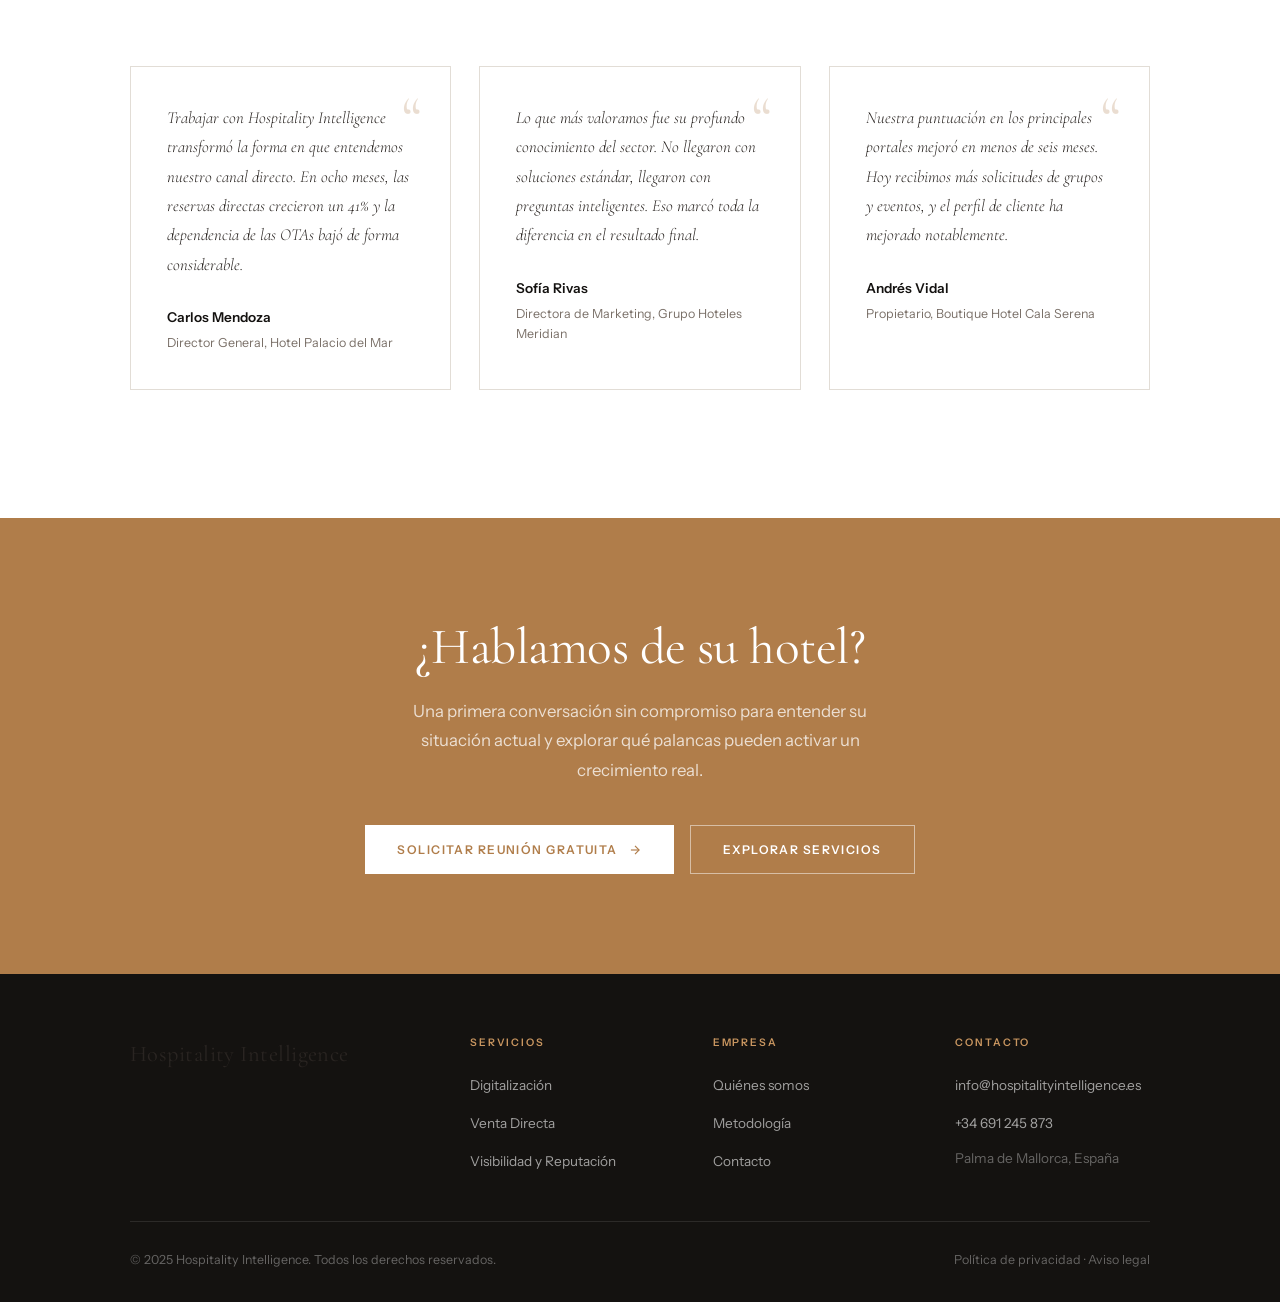
==== commit 644f55ca: "g" ====
--- a/index.html
+++ b/index.html
@@ -573,8 +573,8 @@
       <a href="index.html" class="nav__logo" aria-label="Hospitality Intelligence – Inicio">
         <div class="nav__logo-brand">
           <img src="Logo.png" alt="Logo Hospitality Intelligence" class="nav__logo-img" />
-          <img src="logonegro.png" alt="Hospitality Intelligence" class="nav__logo-text-img nav__logo-text-img--dark" />
-          <img src="logoblanco.png" alt="Hospitality Intelligence" class="nav__logo-text-img nav__logo-text-img--light" />
+          <img src="Logonegro.png" alt="Hospitality Intelligence" class="nav__logo-text-img nav__logo-text-img--dark" />
+          <img src="Logoblanco.png" alt="Hospitality Intelligence" class="nav__logo-text-img nav__logo-text-img--light" />
         </div>
       </a>
       <ul class="nav__links" role="list">
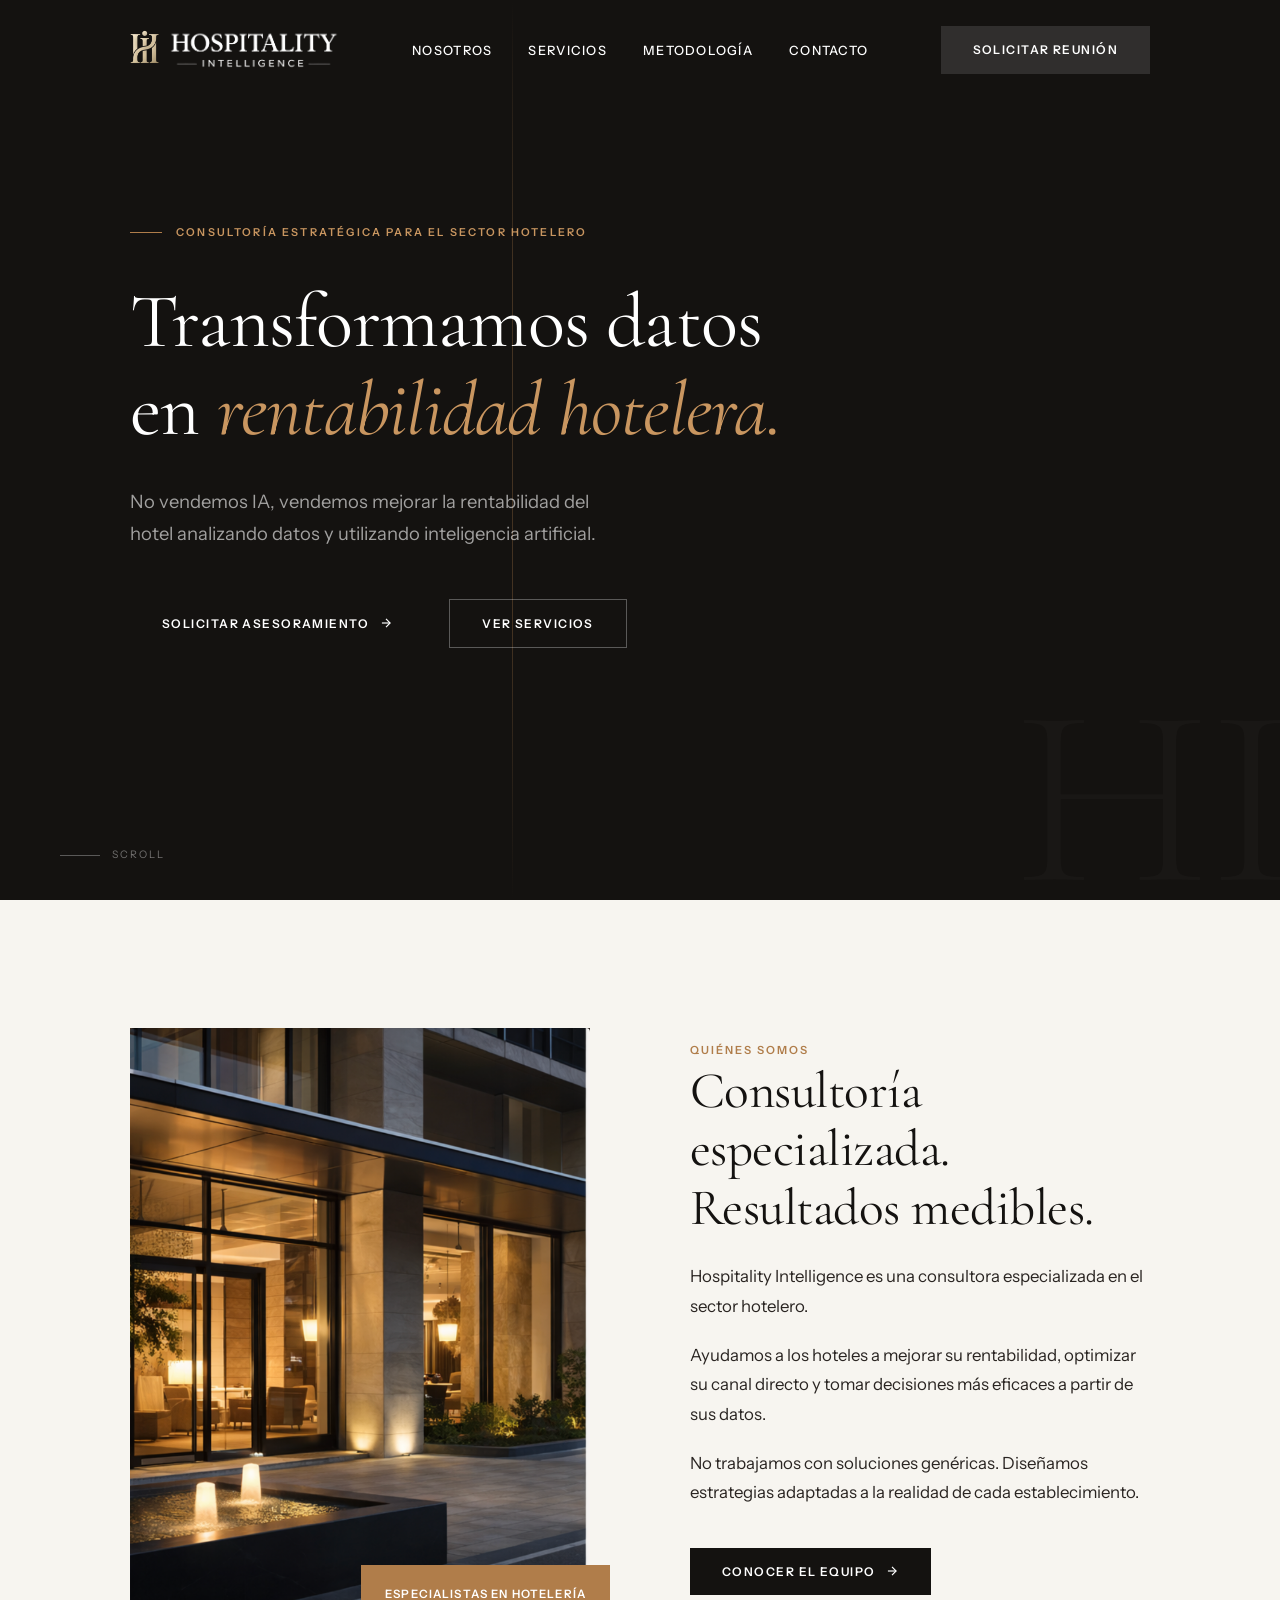
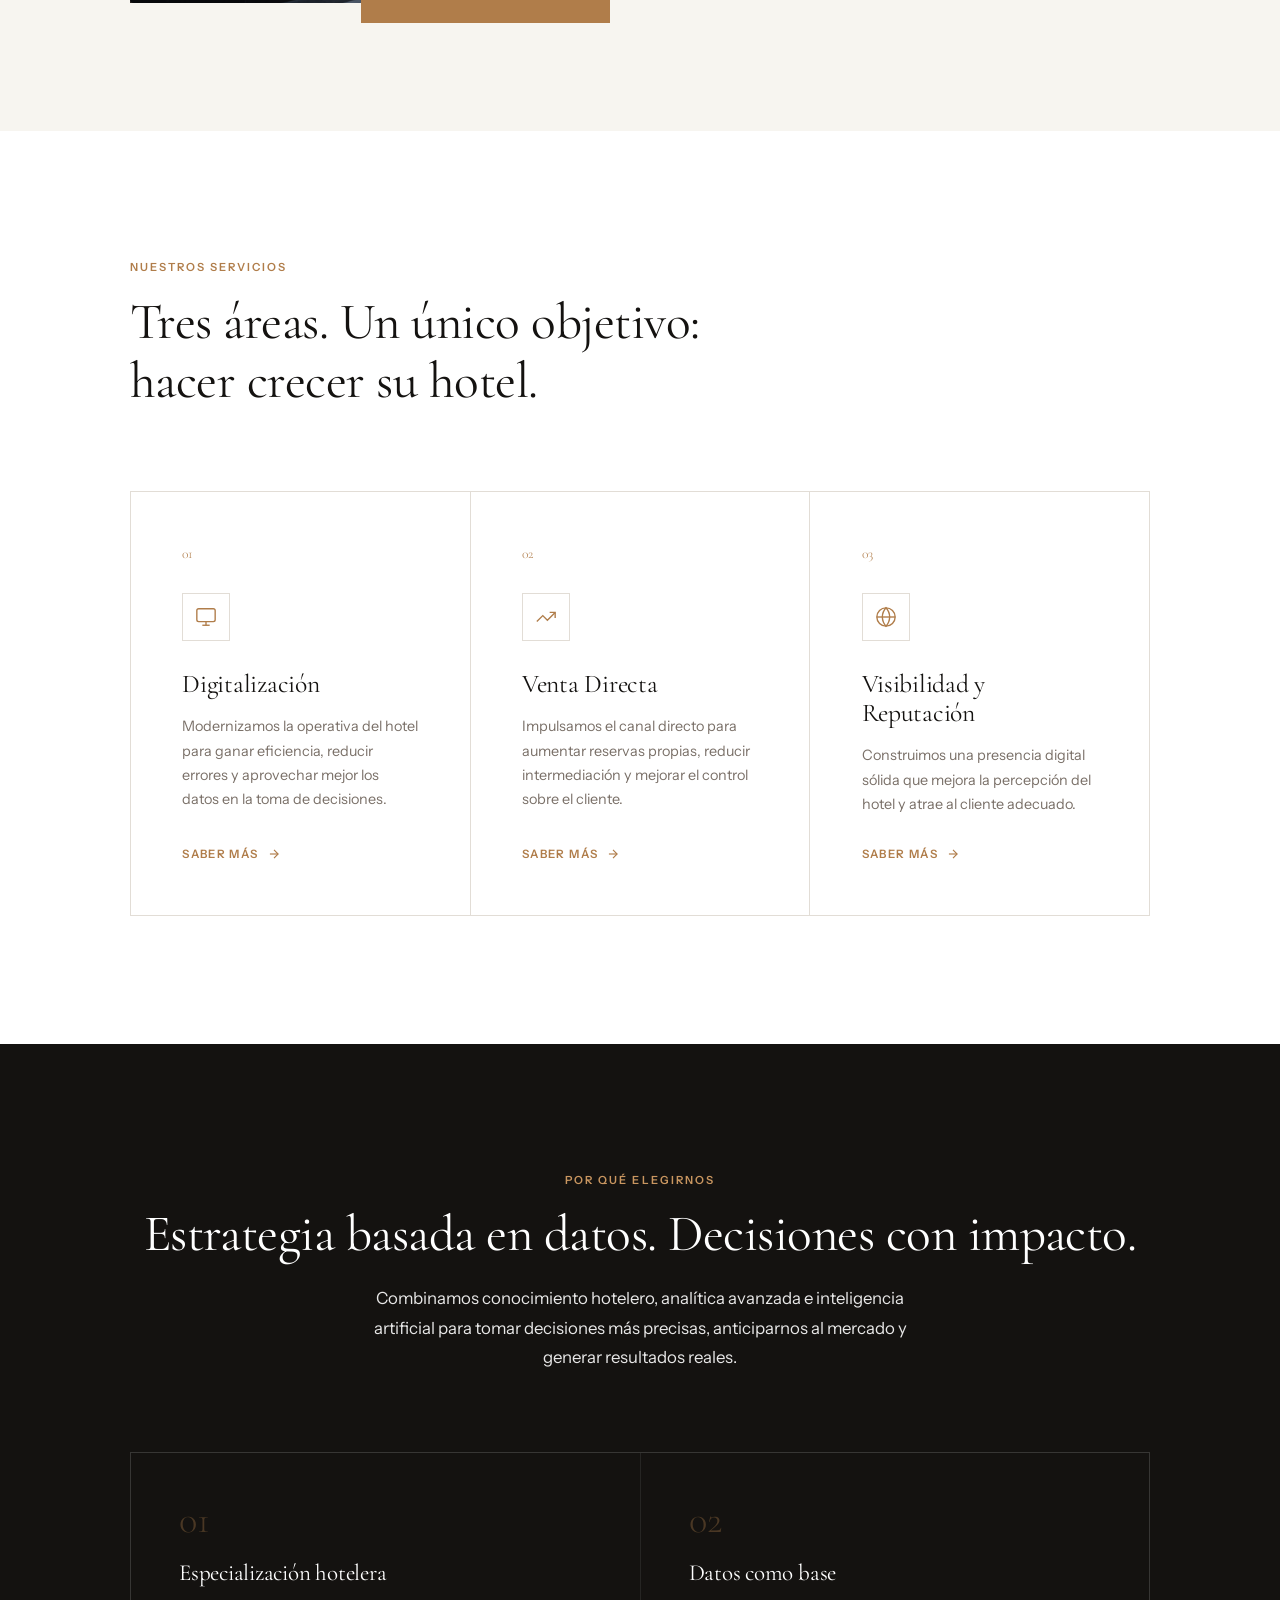
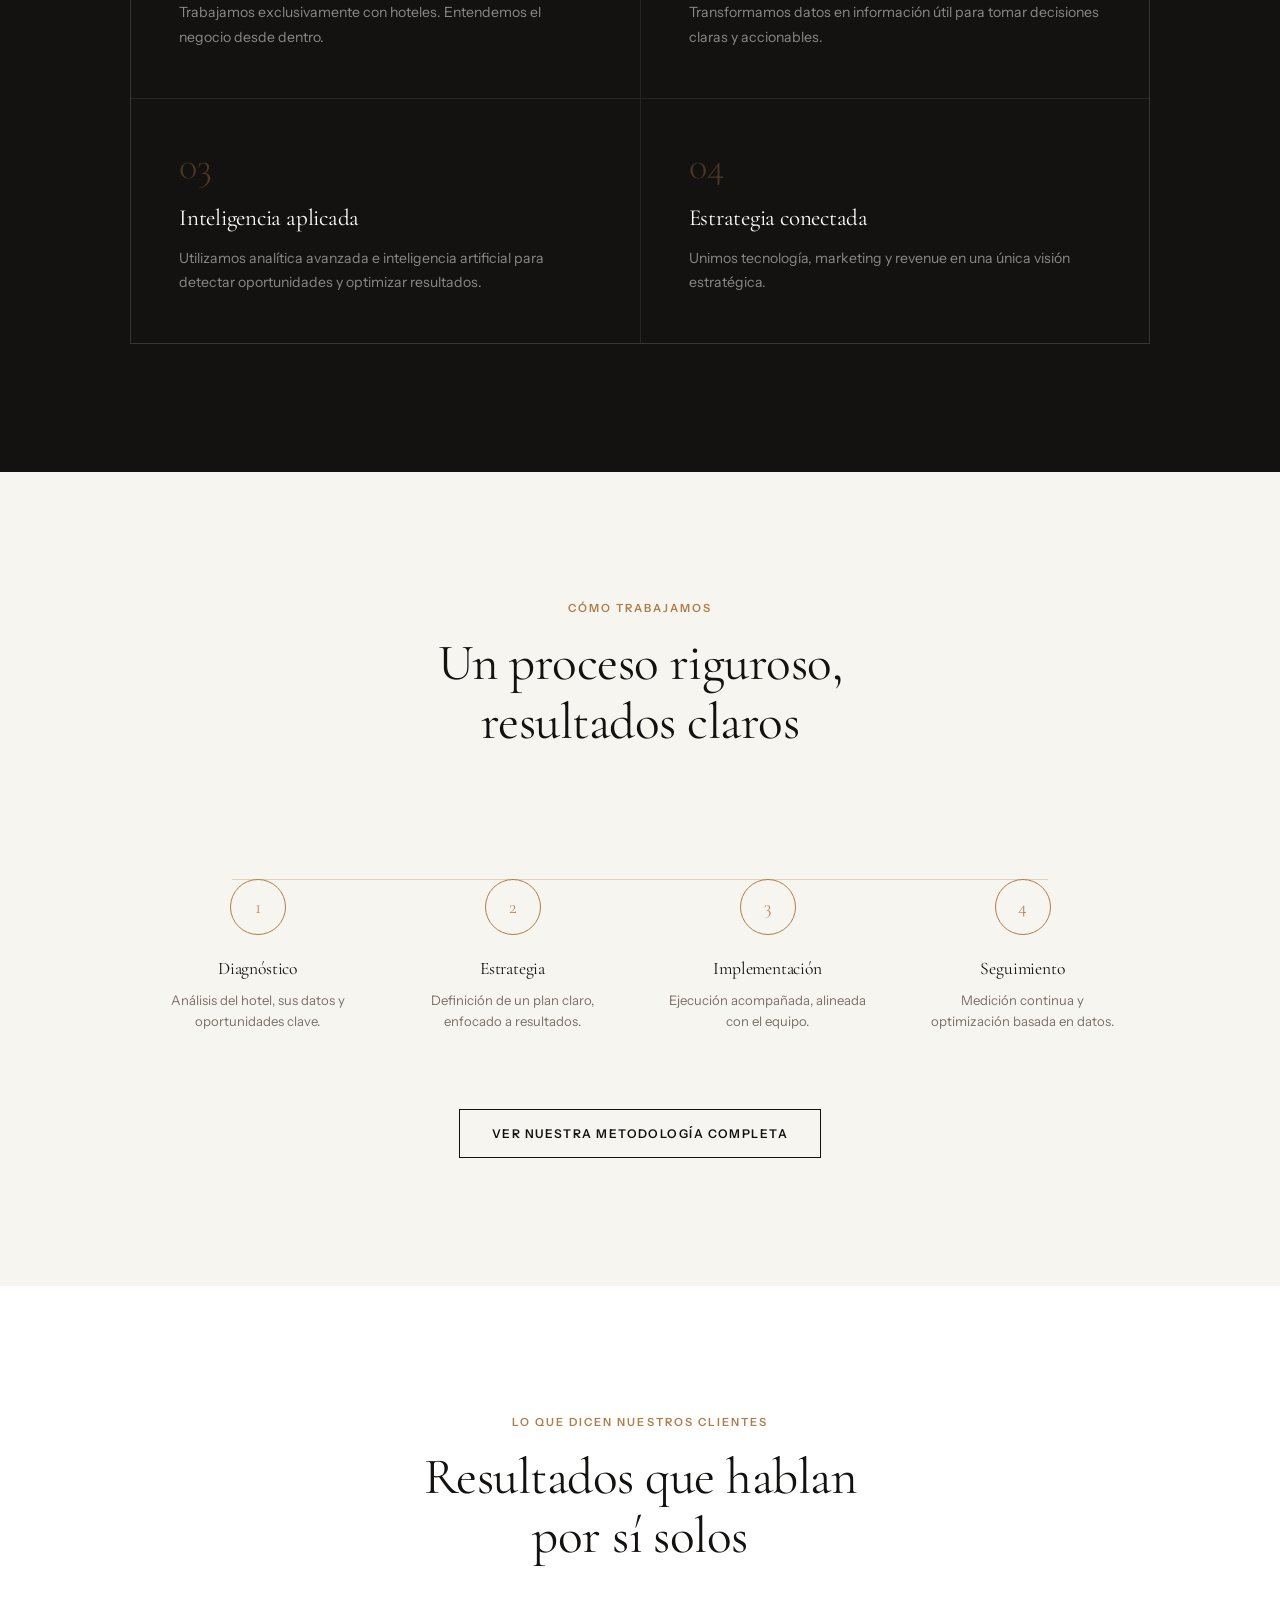
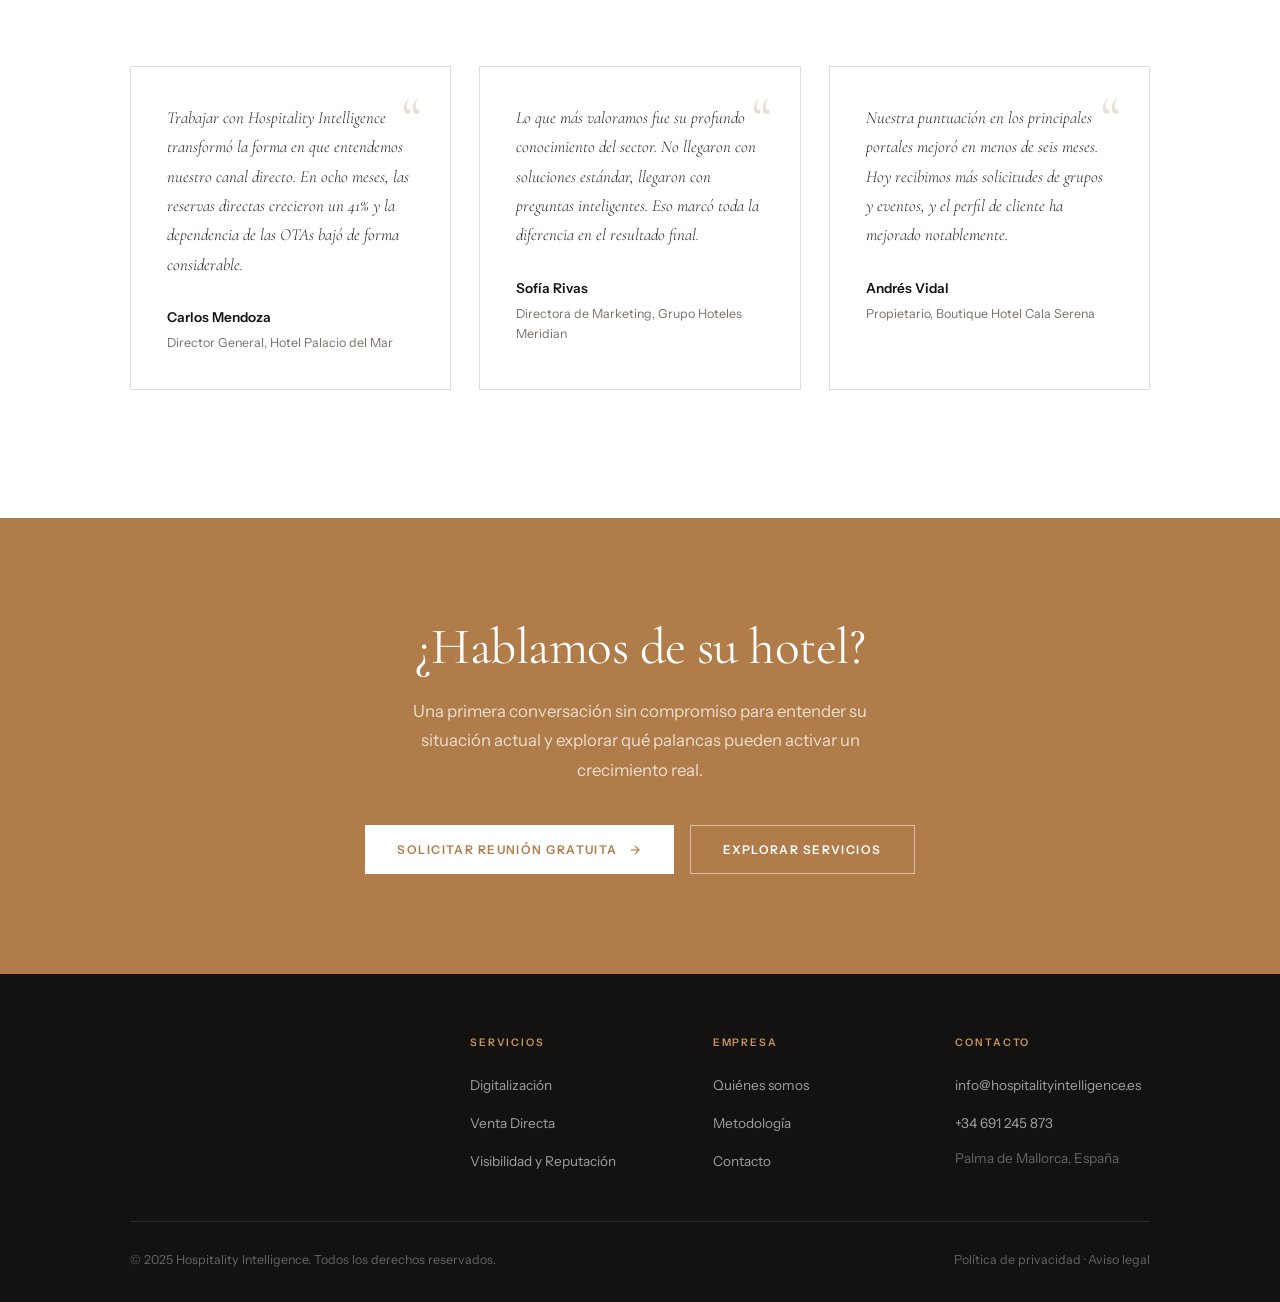
==== commit e476e2a1: "Adaptación al tamaño móvil" ====
--- a/index.html
+++ b/index.html
@@ -847,7 +847,6 @@
     <div class="container">
       <div class="footer__inner">
         <div>
-          <p class="footer__brand-name">Hospitality Intelligence</p>
         </div>
         <div>
           <p class="footer__col-title">Servicios</p>
--- a/styles.css
+++ b/styles.css
@@ -572,9 +572,35 @@
     display: flex;
   }
 
+  section {
+    padding: clamp(60px, 8vw, 90px) 0;
+  }
+
   .footer__inner {
     grid-template-columns: 1fr 1fr;
     gap: 32px;
+  }
+
+  .service-tabs__inner {
+    flex-wrap: wrap;
+    justify-content: center;
+    gap: 8px;
+  }
+
+  .service-tab {
+    flex: 1 1 140px;
+    min-width: 140px;
+    white-space: normal;
+    text-align: center;
+    padding: 14px 16px;
+  }
+
+  .services-preview__grid,
+  .why-us__grid,
+  .process-teaser__steps,
+  .testimonials__grid,
+  .contact-map-visual__cities {
+    grid-template-columns: 1fr;
   }
 }
 
@@ -588,4 +614,8 @@
     gap: 12px;
     text-align: center;
   }
-}
+
+  .contact-map-visual__cities {
+    grid-template-columns: 1fr;
+  }
+}
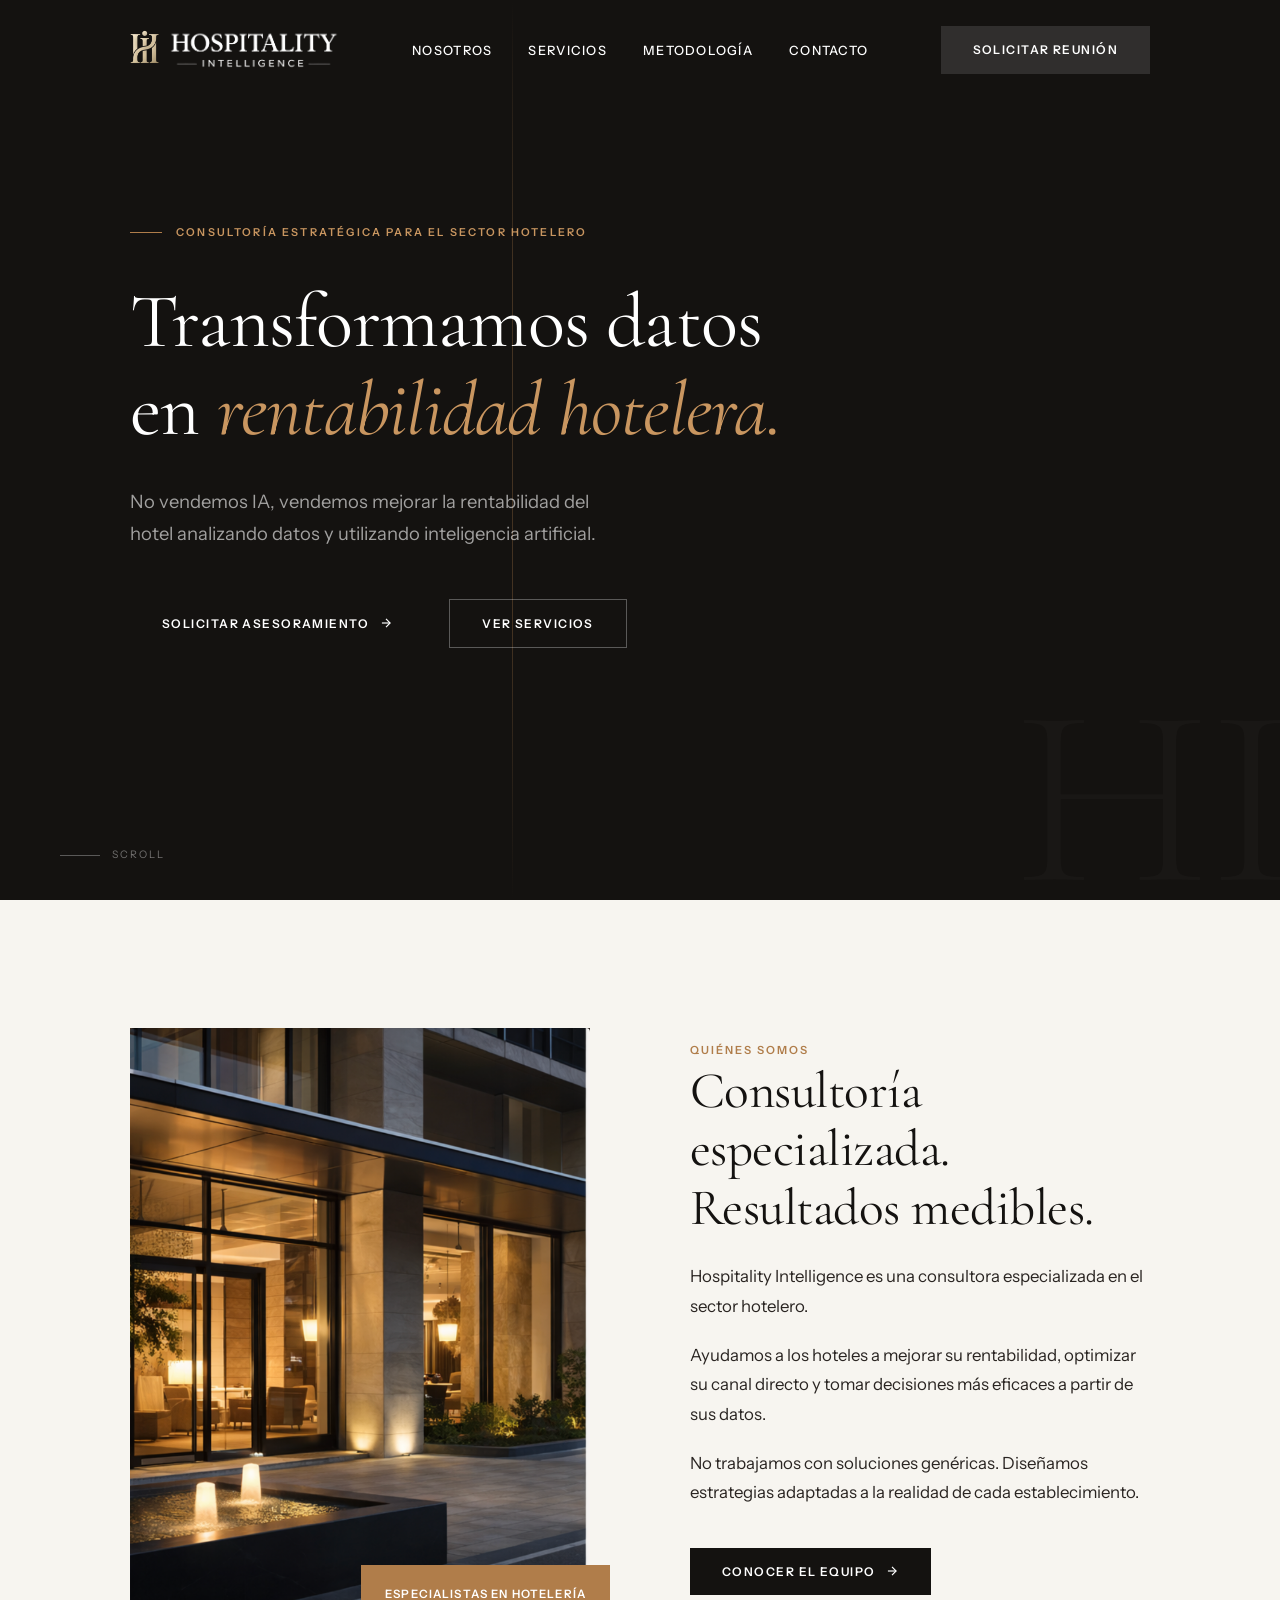
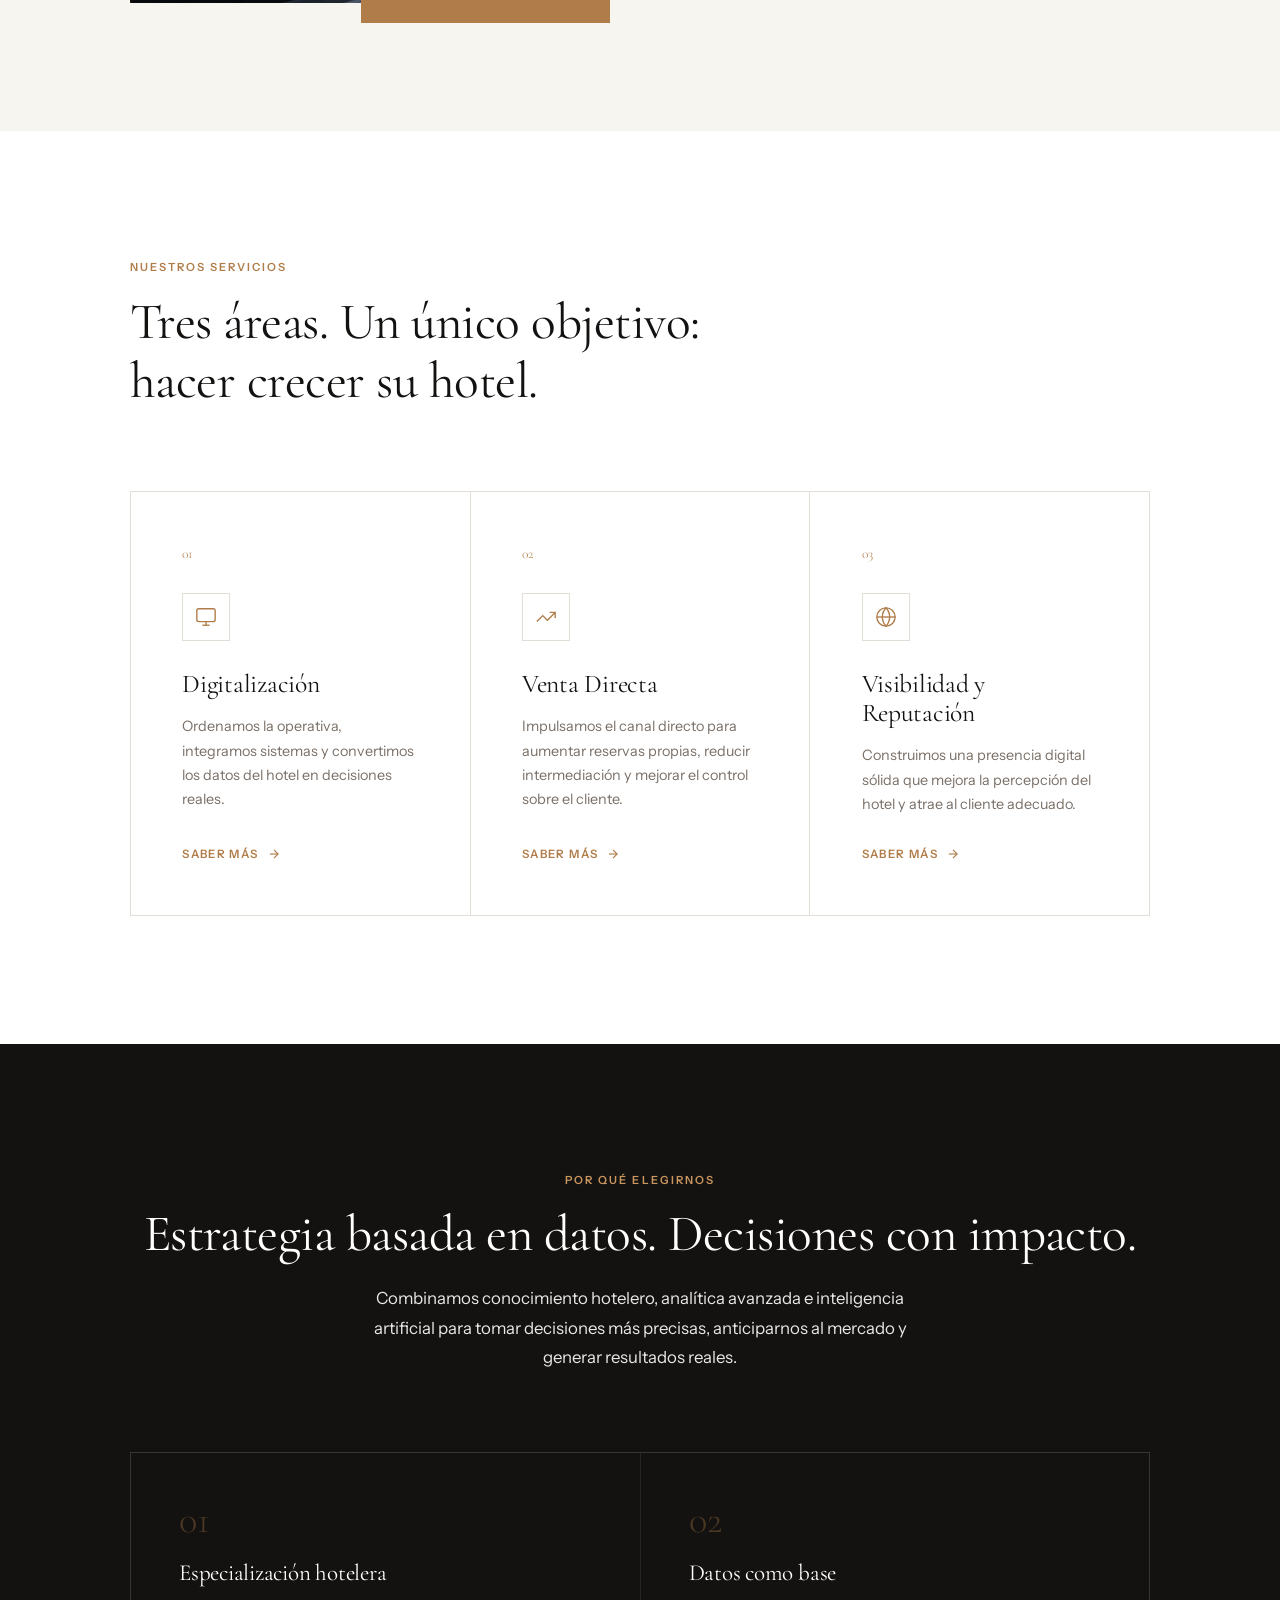
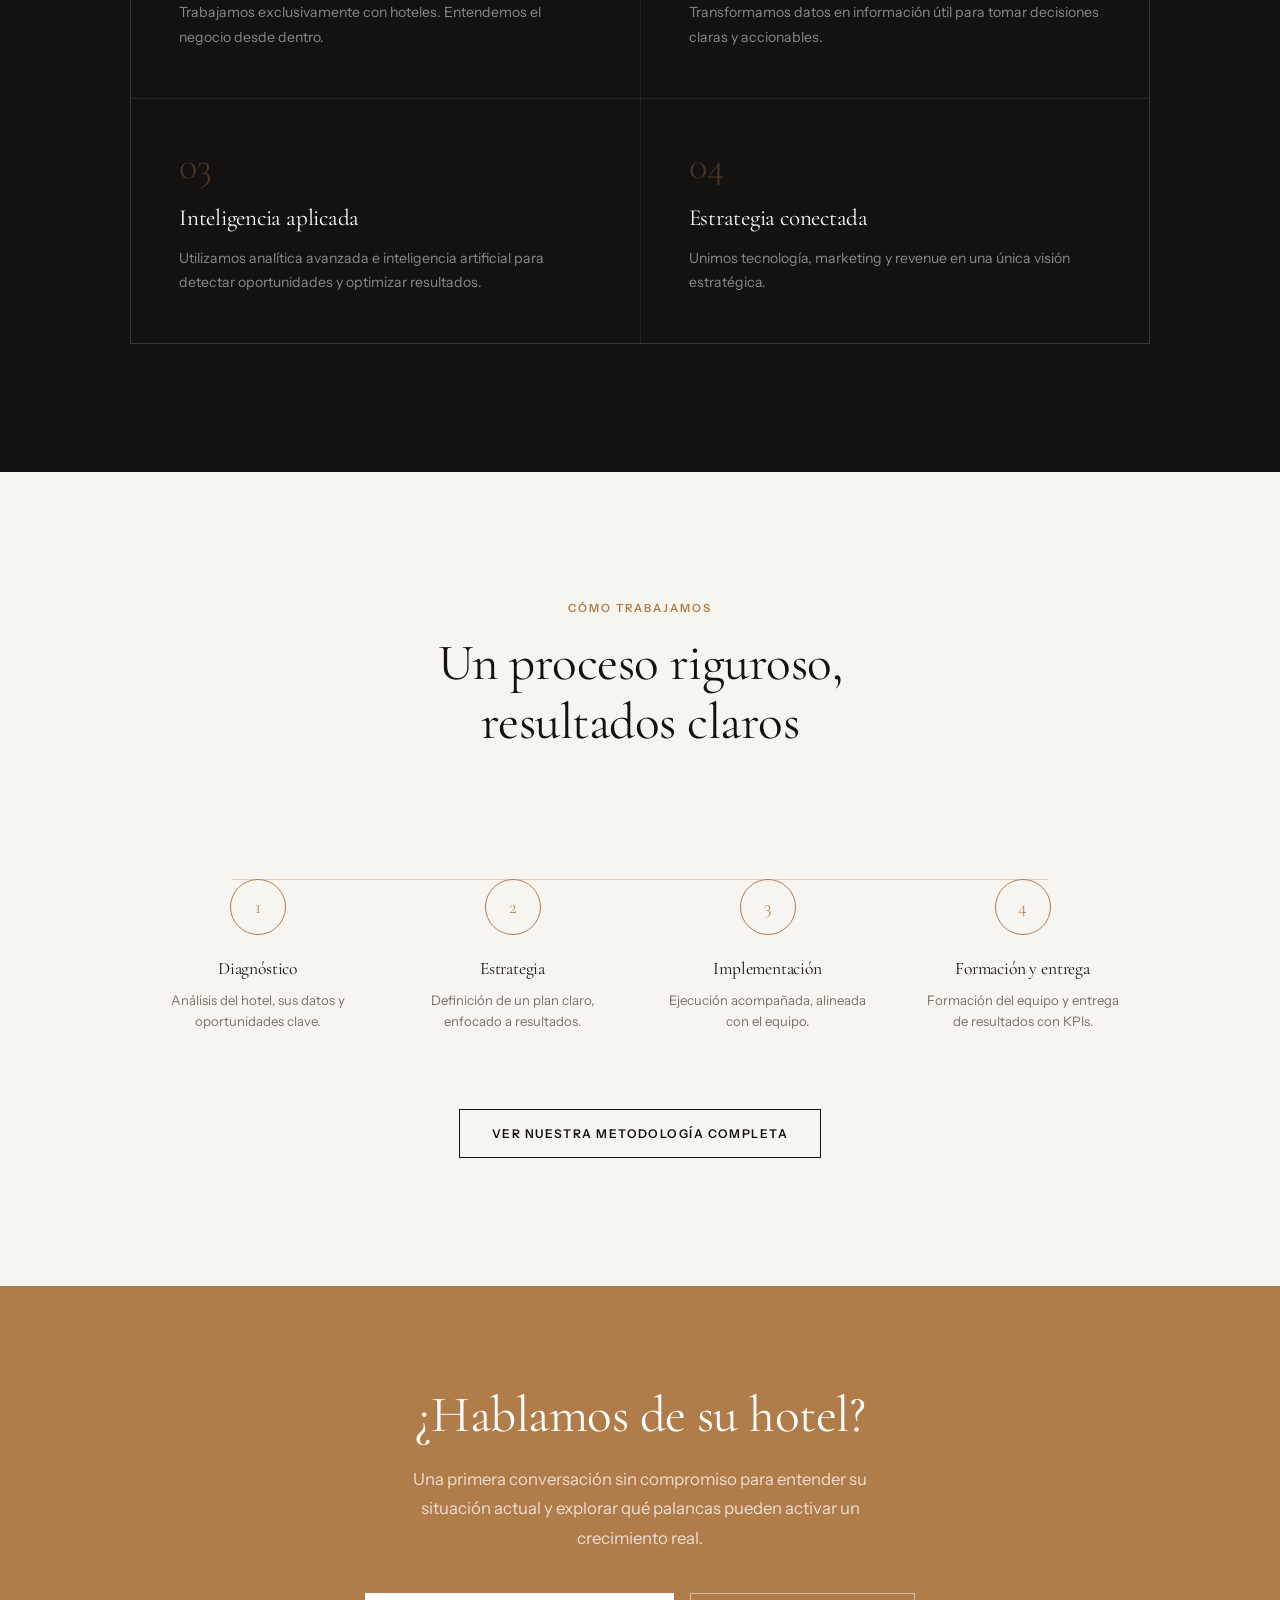
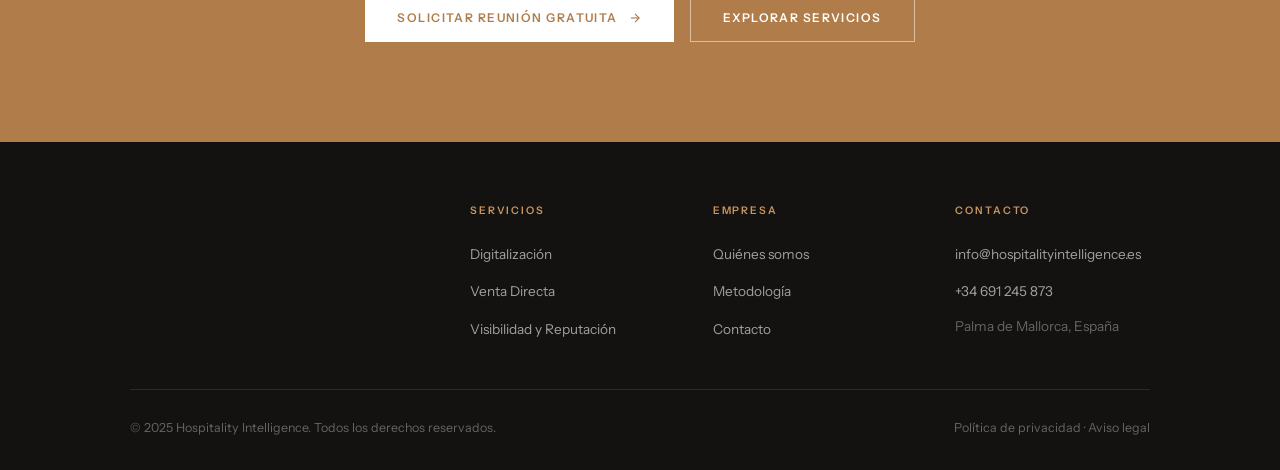
==== commit d4e7236b: "Nuevos cambios de texto" ====
--- a/index.html
+++ b/index.html
@@ -684,7 +684,7 @@
             <svg viewBox="0 0 24 24"><rect x="2" y="3" width="20" height="14" rx="2"/><line x1="8" y1="21" x2="16" y2="21"/><line x1="12" y1="17" x2="12" y2="21"/></svg>
           </div>
           <h3 class="service-card__title">Digitalización</h3>
-          <p class="service-card__desc">Modernizamos la operativa del hotel para ganar eficiencia, reducir errores y aprovechar mejor los datos en la toma de decisiones.</p>
+          <p class="service-card__desc">Ordenamos la operativa, integramos sistemas y convertimos los datos del hotel en decisiones reales.</p>
           <a href="servicios.html#digitalizacion" class="service-card__link">
             Saber más
             <svg viewBox="0 0 24 24"><line x1="5" y1="12" x2="19" y2="12"/><polyline points="12 5 19 12 12 19"/></svg>
@@ -782,8 +782,8 @@
         </div>
         <div class="process-step reveal reveal-delay-3">
           <div class="process-step__dot"><span>4</span></div>
-          <h4 class="process-step__title">Seguimiento</h4>
-          <p class="process-step__text">Medición continua y optimización basada en datos.</p>
+          <h4 class="process-step__title">Formación y entrega</h4>
+          <p class="process-step__text">Formación del equipo y entrega de resultados con KPIs.</p>
         </div>
       </div>
 
@@ -793,39 +793,6 @@
     </div>
   </section>
 
-  <!-- ═══════════════ TESTIMONIALS ═══════════════ -->
-  <section class="testimonials">
-    <div class="container">
-      <div class="section-header section-header--center reveal">
-        <span class="label">Lo que dicen nuestros clientes</span>
-        <h2>Resultados que hablan<br>por sí solos</h2>
-      </div>
-
-      <div class="testimonials__grid">
-        <div class="testimonial-card reveal">
-          <p class="testimonial-card__text">Trabajar con Hospitality Intelligence transformó la forma en que entendemos nuestro canal directo. En ocho meses, las reservas directas crecieron un 41% y la dependencia de las OTAs bajó de forma considerable.</p>
-          <div class="testimonial-card__author">
-            <span class="testimonial-card__name">Carlos Mendoza</span>
-            <span class="testimonial-card__role">Director General, Hotel Palacio del Mar</span>
-          </div>
-        </div>
-        <div class="testimonial-card reveal reveal-delay-1">
-          <p class="testimonial-card__text">Lo que más valoramos fue su profundo conocimiento del sector. No llegaron con soluciones estándar, llegaron con preguntas inteligentes. Eso marcó toda la diferencia en el resultado final.</p>
-          <div class="testimonial-card__author">
-            <span class="testimonial-card__name">Sofía Rivas</span>
-            <span class="testimonial-card__role">Directora de Marketing, Grupo Hoteles Meridian</span>
-          </div>
-        </div>
-        <div class="testimonial-card reveal reveal-delay-2">
-          <p class="testimonial-card__text">Nuestra puntuación en los principales portales mejoró en menos de seis meses. Hoy recibimos más solicitudes de grupos y eventos, y el perfil de cliente ha mejorado notablemente.</p>
-          <div class="testimonial-card__author">
-            <span class="testimonial-card__name">Andrés Vidal</span>
-            <span class="testimonial-card__role">Propietario, Boutique Hotel Cala Serena</span>
-          </div>
-        </div>
-      </div>
-    </div>
-  </section>
 
   <!-- ═══════════════ CTA FINAL ═══════════════ -->
   <section class="cta-section">
